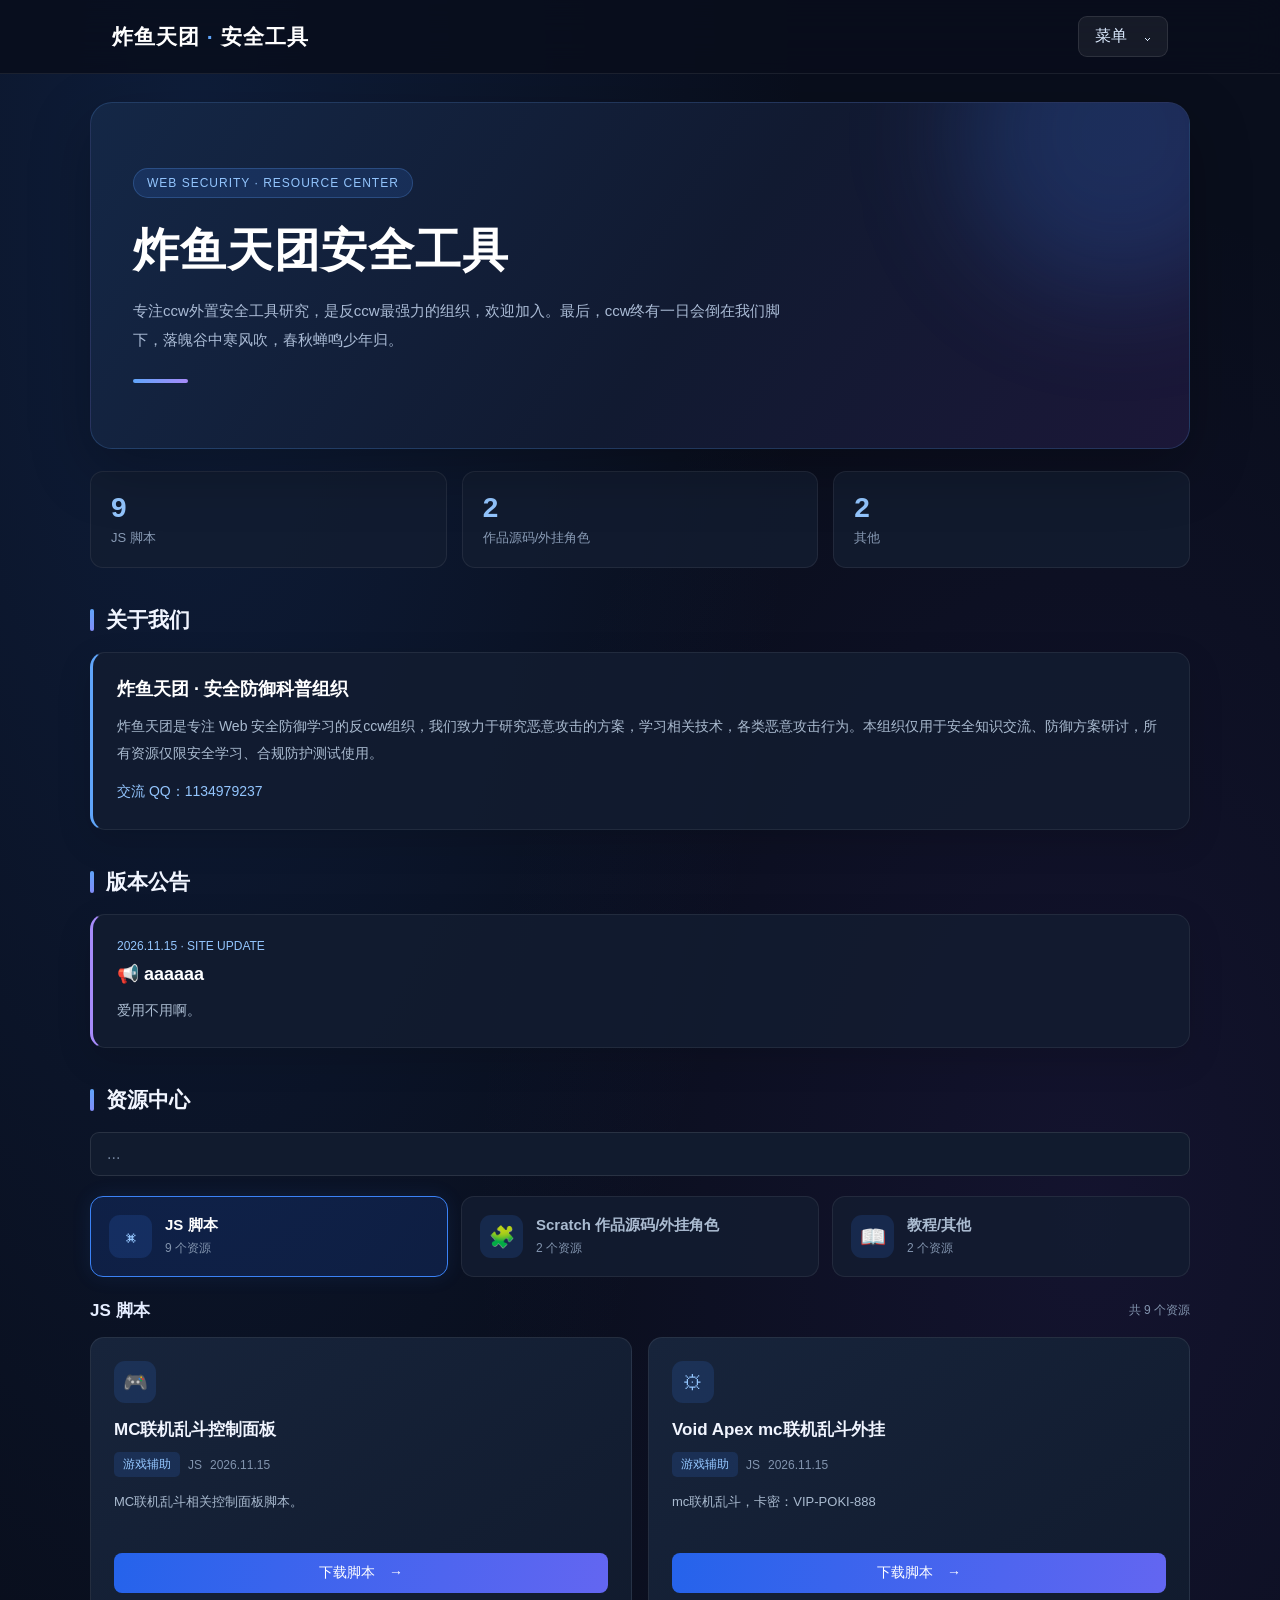
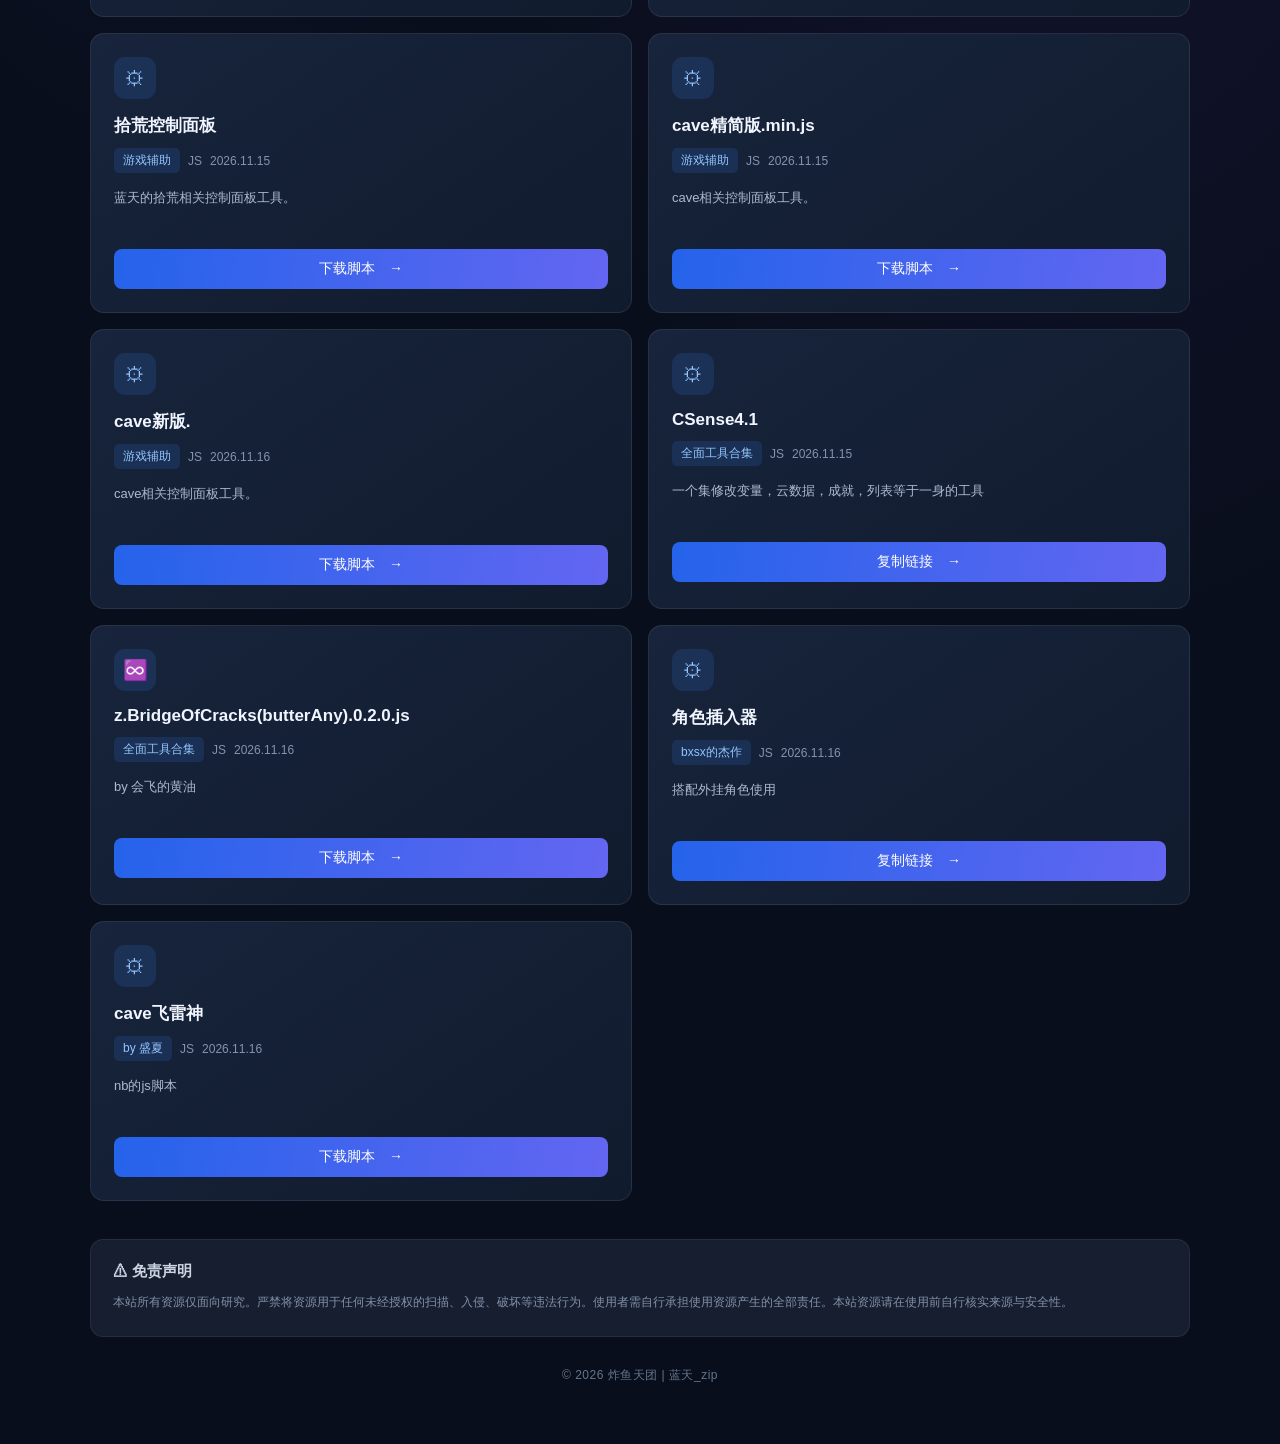
==== index.html @ a1e9afad "Update index.html" ====
<!DOCTYPE html>
<html lang="zh-CN">
<head>
<meta charset="UTF-8">
<meta name="viewport" content="width=device-width, initial-scale=1.0">
<meta name="theme-color" content="#090e1c">
<title>炸鱼天团 | 安全工具资源站</title>
<style>
* {
    margin: 0;
    padding: 0;
    box-sizing: border-box;
    font-family: "Microsoft Yahei", sans-serif;
}

html {
    scroll-behavior: smooth;
}

body {
    min-height: 100vh;
    padding-top: 72px;
    color: #e5eaf5;
    background:
        radial-gradient(ellipse at 15% 5%, rgba(35,91,180,.2), transparent 40%),
        radial-gradient(ellipse at 85% 40%, rgba(91,55,170,.13), transparent 40%),
        #090e1c;
}

button, input {
    font: inherit;
}

a {
    color: inherit;
    text-decoration: none;
}

nav {
    position: fixed;
    top: 0;
    left: 0;
    width: 100%;
    z-index: 999;
    background: rgba(9,14,28,.85);
    backdrop-filter: blur(18px);
    border-bottom: 1px solid rgba(255,255,255,.08);
}

.nav-wrap {
    max-width: 1100px;
    margin: auto;
    padding: 16px 22px;
    display: flex;
    justify-content: space-between;
    align-items: center;
}

.nav-logo {
    color: #fff;
    font-size: 21px;
    font-weight: bold;
    letter-spacing: 1px;
}

.nav-logo span {
    color: #60a5fa;
}

.dropdown {
    position: relative;
}

.dropbtn {
    background: rgba(255,255,255,.06);
    border: 1px solid rgba(255,255,255,.1);
    color: #dbeafe;
    padding: 9px 16px;
    border-radius: 9px;
    cursor: pointer;
    transition: .25s;
}

.dropbtn:hover {
    background: rgba(59,130,246,.2);
    border-color: #3b82f6;
}

.dropdown-content {
    position: absolute;
    right: 0;
    top: calc(100% + 12px);
    min-width: 155px;
    padding: 7px;
    border-radius: 12px;
    background: #131d32;
    border: 1px solid rgba(255,255,255,.1);
    opacity: 0;
    visibility: hidden;
    transform: translateY(-8px);
    transition: .25s;
    box-shadow: 0 12px 35px rgba(0,0,0,.4);
}

.dropdown:hover .dropdown-content,
.dropdown:focus-within .dropdown-content {
    opacity: 1;
    visibility: visible;
    transform: translateY(0);
}

.dropdown-content a {
    display: block;
    padding: 11px;
    color: #b8c6dc;
    font-size: 14px;
    border-radius: 7px;
}

.dropdown-content a:hover {
    color: white;
    background: rgba(59,130,246,.16);
}

.container {
    max-width: 1100px;
    width: 92%;
    margin: 30px auto;
}

.hero {
    position: relative;
    overflow: hidden;
    padding: 65px 42px;
    border-radius: 22px;
    border: 1px solid rgba(96,165,250,.2);
    background: linear-gradient(125deg,#142746,#111a31 55%,#1b1738);
    box-shadow: 0 20px 60px rgba(0,0,0,.25);
}

.hero::before {
    content: "";
    position: absolute;
    width: 320px;
    height: 320px;
    right: -90px;
    top: -130px;
    border-radius: 50%;
    background: rgba(59,130,246,.2);
    filter: blur(55px);
}

.hero-content {
    position: relative;
    z-index: 1;
}

.hero-tag {
    display: inline-block;
    padding: 7px 13px;
    border-radius: 20px;
    background: rgba(59,130,246,.15);
    border: 1px solid rgba(96,165,250,.25);
    color: #93c5fd;
    font-size: 12px;
    margin-bottom: 22px;
    letter-spacing: 1px;
}

.hero h1 {
    font-size: clamp(30px,5vw,46px);
    color: #fff;
    margin-bottom: 15px;
    letter-spacing: 1px;
}

.hero p {
    color: #aabbd5;
    font-size: 15px;
    line-height: 1.9;
    max-width: 650px;
}

.hero-line {
    width: 55px;
    height: 4px;
    background: linear-gradient(90deg,#60a5fa,#a78bfa);
    border-radius: 5px;
    margin-top: 25px;
}

.stats {
    display: grid;
    grid-template-columns: repeat(3,1fr);
    gap: 15px;
    margin-top: 22px;
}

.stat-card {
    padding: 20px;
    background: rgba(19,29,49,.8);
    border: 1px solid rgba(255,255,255,.07);
    border-radius: 13px;
    transition: .25s;
}

.stat-card:hover {
    transform: translateY(-3px);
    border-color: rgba(96,165,250,.4);
}

.stat-number {
    font-size: 28px;
    font-weight: bold;
    color: #93c5fd;
    margin-bottom: 5px;
}

.stat-label {
    font-size: 13px;
    color: #899bb5;
}

.section {
    margin-top: 38px;
}

.section-title {
    display: flex;
    align-items: center;
    gap: 12px;
    font-size: 21px;
    color: #f1f5ff;
    margin-bottom: 18px;
}

.section-title::before {
    content: "";
    width: 4px;
    height: 22px;
    border-radius: 5px;
    background: linear-gradient(#60a5fa,#818cf8);
}

.panel {
    padding: 24px;
    background: rgba(19,29,49,.8);
    border: 1px solid rgba(255,255,255,.07);
    border-radius: 15px;
    box-shadow: 0 12px 35px rgba(0,0,0,.13);
}

.panel h3 {
    color: #fff;
    font-size: 18px;
    margin-bottom: 12px;
}

.panel p {
    color: #aabbd0;
    font-size: 14px;
    line-height: 1.9;
}

.intro-box {
    border-left: 3px solid #60a5fa;
}

.qq-text {
    margin-top: 12px;
    color: #93c5fd !important;
}

.notice-board {
    border-left: 3px solid #a78bfa;
}

.notice-date {
    font-size: 12px;
    color: #93c5fd;
    margin-bottom: 10px;
}

.resource-top {
    display: flex;
    justify-content: space-between;
    align-items: center;
    gap: 15px;
    flex-wrap: wrap;
    margin-bottom: 20px;
}

.search-box {
    width: 100%;
    padding: 12px 16px;
    color: #e5eaf5;
    background: #111b2e;
    border: 1px solid rgba(255,255,255,.1);
    border-radius: 9px;
    outline: none;
    transition: .25s;
}

.search-box:focus {
    border-color: #60a5fa;
    box-shadow: 0 0 0 3px rgba(59,130,246,.12);
}

.search-box::placeholder {
    color: #71819a;
}

.category-tabs {
    display: grid;
    grid-template-columns: repeat(3,1fr);
    gap: 13px;
    margin-bottom: 22px;
}

.category-tab {
    display: flex;
    align-items: center;
    gap: 13px;
    padding: 18px;
    color: #aabbd0;
    background: rgba(19,29,49,.85);
    border: 1px solid rgba(255,255,255,.07);
    border-radius: 13px;
    cursor: pointer;
    transition: .25s;
    text-align: left;
}

.category-tab:hover {
    border-color: rgba(96,165,250,.4);
    transform: translateY(-2px);
}

.category-tab.active {
    color: #fff;
    background: rgba(37,99,235,.16);
    border-color: #3b82f6;
    box-shadow: 0 0 20px rgba(59,130,246,.1);
}

.category-icon {
    width: 43px;
    height: 43px;
    flex-shrink: 0;
    display: flex;
    align-items: center;
    justify-content: center;
    background: rgba(59,130,246,.15);
    color: #93c5fd;
    border-radius: 11px;
    font-size: 21px;
}

.category-name {
    font-size: 15px;
    font-weight: bold;
    margin-bottom: 5px;
}

.category-count {
    font-size: 12px;
    color: #8294ae;
}

.resource-heading {
    display: flex;
    justify-content: space-between;
    align-items: center;
    gap: 10px;
    margin-bottom: 15px;
}

.resource-heading h3 {
    color: #e5edff;
    font-size: 17px;
}

.resource-heading span {
    color: #8294ae;
    font-size: 12px;
}

.resource-grid {
    display: grid;
    grid-template-columns: repeat(2,minmax(0,1fr));
    gap: 16px;
}

.resource-card {
    position: relative;
    padding: 23px;
    background: linear-gradient(145deg,#17243b,#111b2e);
    border: 1px solid rgba(255,255,255,.08);
    border-radius: 14px;
    transition: .3s;
    animation: appear .3s ease;
}

.resource-card:hover {
    transform: translateY(-5px);
    border-color: rgba(96,165,250,.5);
    box-shadow: 0 15px 35px rgba(0,0,0,.25);
}

@keyframes appear {
    from {
        opacity: 0;
        transform: translateY(8px);
    }
    to {
        opacity: 1;
        transform: translateY(0);
    }
}

.resource-icon {
    width: 42px;
    height: 42px;
    display: flex;
    align-items: center;
    justify-content: center;
    border-radius: 11px;
    background: rgba(59,130,246,.15);
    color: #93c5fd;
    font-size: 20px;
    margin-bottom: 15px;
}

.resource-card h4 {
    color: #f1f5ff;
    font-size: 17px;
    margin-bottom: 11px;
}

.resource-meta {
    display: flex;
    flex-wrap: wrap;
    align-items: center;
    gap: 8px;
    margin-bottom: 13px;
    color: #8294ae;
    font-size: 12px;
}

.tag {
    padding: 4px 9px;
    color: #93c5fd;
    background: rgba(59,130,246,.15);
    border-radius: 5px;
}

.resource-card p {
    min-height: 45px;
    color: #aabbd0;
    font-size: 13px;
    line-height: 1.8;
}

.resource-btn {
    display: flex;
    justify-content: center;
    align-items: center;
    width: 100%;
    margin-top: 18px;
    padding: 11px;
    border: 0;
    border-radius: 8px;
    background: linear-gradient(100deg,#2563eb,#6366f1);
    color: #fff;
    font-family: inherit;
    font-size: 14px;
    cursor: pointer;
    transition: .25s;
}

.resource-btn:hover {
    filter: brightness(1.2);
    box-shadow: 0 5px 20px rgba(59,130,246,.3);
}

.empty {
    grid-column: 1/-1;
    padding: 45px 15px;
    text-align: center;
    color: #8294ae;
    background: rgba(19,29,49,.5);
    border: 1px dashed rgba(255,255,255,.12);
    border-radius: 13px;
    font-size: 14px;
}

.disclaimer {
    margin-top: 38px;
    padding: 22px;
    background: rgba(30,41,59,.65);
    border: 1px solid rgba(255,255,255,.07);
    border-radius: 13px;
}

.disclaimer h4 {
    color: #cbd5e1;
    font-size: 15px;
    margin-bottom: 10px;
}

.disclaimer p {
    color: #8191a9;
    font-size: 12px;
    line-height: 1.9;
}

.footer {
    text-align: center;
    padding: 30px 10px;
    color: #64748b;
    font-size: 12px;
    letter-spacing: .5px;
}

#intro, #announce, #tools {
    scroll-margin-top: 95px;
}

@media(max-width:750px) {
    .container {
        width: 94%;
    }

    .hero {
        padding: 45px 25px;
    }

    .category-tabs {
        grid-template-columns: 1fr;
        gap: 9px;
    }

    .category-tab {
        padding: 13px;
    }

    .resource-grid {
        grid-template-columns: 1fr;
    }

    .panel {
        padding: 20px;
    }
}

@media(max-width:450px) {
    .nav-wrap {
        padding: 14px;
    }

    .nav-logo {
        font-size: 17px;
    }

    .stats {
        gap: 8px;
    }

    .stat-card {
        padding: 13px 9px;
    }

    .stat-number {
        font-size: 22px;
    }

    .stat-label {
        font-size: 11px;
    }

    .panel {
        padding: 19px;
    }
}
</style>
</head>

<body>

<nav>
    <div class="nav-wrap">
        <div class="nav-logo">炸鱼天团 <span>·</span> 安全工具</div>
        <div class="dropdown">
            <button class="dropbtn">菜单　⌄</button>
            <div class="dropdown-content">
                <a href="#intro">关于我们</a>
                <a href="#announce">版本公告</a>
                <a href="#tools">资源中心</a>
            </div>
        </div>
    </div>
</nav>

<main class="container">

    <header class="hero">
        <div class="hero-content">
            <div class="hero-tag">WEB SECURITY · RESOURCE CENTER</div>
            <h1>炸鱼天团安全工具</h1>
            <p>专注ccw外置安全工具研究，是反ccw最强力的组织，欢迎加入。最后，ccw终有一日会倒在我们脚下，落魄谷中寒风吹，春秋蝉鸣少年归。</p>
            <div class="hero-line"></div>
        </div>
    </header>

    <section class="stats">
        <div class="stat-card">
            <div class="stat-number" id="jsCount">0</div>
            <div class="stat-label">JS 脚本</div>
        </div>
        <div class="stat-card">
            <div class="stat-number" id="scratchCount">0</div>
            <div class="stat-label">作品源码/外挂角色</div>
        </div>
        <div class="stat-card">
            <div class="stat-number" id="tutorialCount">0</div>
            <div class="stat-label">其他</div>
        </div>
    </section>

    <section id="intro" class="section">
        <h2 class="section-title">关于我们</h2>
        <div class="panel intro-box">
            <h3>炸鱼天团 · 安全防御科普组织</h3>
            <p>炸鱼天团是专注 Web 安全防御学习的反ccw组织，我们致力于研究恶意攻击的方案，学习相关技术，各类恶意攻击行为。本组织仅用于安全知识交流、防御方案研讨，所有资源仅限安全学习、合规防护测试使用。</p>
            <p class="qq-text">交流 QQ：1134979237</p>
        </div>
    </section>

    <section id="announce" class="section">
        <h2 class="section-title">版本公告</h2>
        <div class="panel notice-board">
            <div class="notice-date">2026.11.15 · SITE UPDATE</div>
            <h3>📢 aaaaaa</h3>
            <p>爱用不用啊。</p>
        </div>
    </section>

    <section id="tools" class="section">
        <h2 class="section-title">资源中心</h2>

        <div class="resource-top">
            <input
                id="searchInput"
                class="search-box"
                type="search"
                placeholder="..."
                autocomplete="off"
            >
        </div>

        <div class="category-tabs">

            <button class="category-tab active" data-category="js">
                <div class="category-icon">⌘</div>
                <div>
                    <div class="category-name">JS 脚本</div>
                    <div class="category-count" id="jsTabCount">0 个资源</div>
                </div>
            </button>

            <button class="category-tab" data-category="scratch">
                <div class="category-icon">🧩</div>
                <div>
                    <div class="category-name">Scratch 作品源码/外挂角色</div>
                    <div class="category-count" id="scratchTabCount">0 个资源</div>
                </div>
            </button>

            <button class="category-tab" data-category="tutorial">
                <div class="category-icon">📖</div>
                <div>
                    <div class="category-name">教程/其他</div>
                    <div class="category-count" id="tutorialTabCount">0 个资源</div>
                </div>
            </button>

        </div>

        <div class="resource-heading">
            <h3 id="currentCategory">JS 脚本</h3>
            <span id="resultCount">共 0 个资源</span>
        </div>

        <div class="resource-grid" id="resourceGrid"></div>
    </section>

    <section class="disclaimer">
        <h4>⚠ 免责声明</h4>
        <p>本站所有资源仅面向研究。严禁将资源用于任何未经授权的扫描、入侵、破坏等违法行为。使用者需自行承担使用资源产生的全部责任。本站资源请在使用前自行核实来源与安全性。</p>
    </section>

    <footer class="footer">
        © 2026 炸鱼天团 | 蓝天_zip
    </footer>

</main>

<script>

const categoryNames = {
    js: "JS 脚本",
    scratch: "作品源码/外挂角色",
    tutorial: "其他"
};

const resources = [
//tools/Void Apex mc联机乱斗外挂.js
//
    {
        category: "js",
        name: "MC联机乱斗控制面板",
        version: "JS",
        type: "游戏辅助",
        date: "2026.11.15",
        description: "MC联机乱斗相关控制面板脚本。",
        icon: "🎮",
        url: "/zytt_savety_tools/tools/mc联机乱斗控制面板.js",
        action: "下载脚本"
    },

    {
        category: "js",
        name: "Void Apex mc联机乱斗外挂",
        version: "JS",
        type: "游戏辅助",
        date: "2026.11.15",
        description: "mc联机乱斗，卡密：VIP-POKI-888",
        icon: "⚙",
        url: "/zytt_savety_tools/tools/Void Apex mc联机乱斗外挂.js",
        action: "下载脚本"
    },

    {
        category: "js",
        name: "拾荒控制面板",
        version: "JS",
        type: "游戏辅助",
        date: "2026.11.15",
        description: "蓝天的拾荒相关控制面板工具。",
        icon: "⚙",
        url: "/zytt_savety_tools/tools/zytt拾荒者.js",
        action: "下载脚本"
    },

    {
        category: "js",
        name: "cave精简版.min.js",
        version: "JS",
        type: "游戏辅助",
        date: "2026.11.15",
        description: "cave相关控制面板工具。",
        icon: "⚙",
        url: "/zytt_savety_tools/tools/cave精简版.min.js",
        action: "下载脚本"
    },

    {
        category: "js",
        name: "cave新版.",
        version: "JS",
        type: "游戏辅助",
        date: "2026.11.16",
        description: "cave相关控制面板工具。",
        icon: "⚙",
        url: "/zytt_savety_tools/tools/cave新版.js",
        action: "下载脚本"
    },

    {
        category: "js",
        name: "CSense4.1",
        version: "JS",
        type: "全面工具合集",
        date: "2026.11.15",
        description: "一个集修改变量，云数据，成就，列表等于一身的工具",
        icon: "⚙",
        url: "https://ccwtools.dpdns.org/User-Script/files/CSense%E9%98%B2%E6%A3%80%E6%B5%8B4.1.user.js",
        action: "复制链接",
        copyLink: true
    },

    {
        category: "js",
        name: "z.BridgeOfCracks(butterAny).0.2.0.js",
        version: "JS",
        type: "全面工具合集",
        date: "2026.11.16",
        description: "by 会飞的黄油",
        icon: "♾️",
        url: "/zytt_savety_tools/tools/z.BridgeOfCracks(butterAny).0.2.0.js",
        action: "下载脚本"
    },

    {
        category: "js",
        name: "角色插入器",
        version: "JS",
        type: "bxsx的杰作",
        date: "2026.11.16",
        description: "搭配外挂角色使用",
        icon: "⚙",
        url: "https://ccwtools.dpdns.org/User-Script/files/%E8%A7%92%E8%89%B2%E6%8F%92%E5%85%A5%E5%99%A8.min.user.js",
        action: "复制链接",
        copyLink: true
    },

    {
        category: "js",
        name: "cave飞雷神",
        version: "JS",
        type: "by 盛夏",
        date: "2026.11.16",
        description: "nb的js脚本",
        icon: "⚙",
        url: "/zytt_savety_tools/tools/cave飞雷神.user.js",
        action: "下载脚本"
    },
//scratch源码
    {
        category: "scratch",
        name: "Cave.io V1.7.114723",
        version: "V1.7.114723",
        type: "Scratch 作品",
        date: "2026.11.15",
        description: "Cave.io 对应的 SB3 项目源码。",
        icon: "🧩",
        url: "/zytt_savety_tools/tools/cave.io V1.7.114723 破解版.sb3",
        action: "下载源码"
    },

    {
        category: "scratch",
        name: "拾荒者审计工具",
        version: "V???",
        type: "Scratch 作品",
        date: "2026.11.16",
        description: "by ycy 请搭配角色插入器使用",
        icon: "😊",
        url: "/zytt_savety_tools/tools/拾荒者外挂系统（ycy） (1).sprite3",
        action: "下载资源"
    },

//其它 
    {
        category: "tutorial",
        name: "暴力猴下载教程",
        version: "HTML",
        type: "使用教程",
        date: "2026.11.15",
        description: "暴力猴浏览器扩展的下载及安装教程。",
        icon: "📖",
        url: "/zytt_savety_tools/tools/暴力猴下载教程.html",
        action: "阅读教程"
    },
    
    {
        category: "tutorial",
        name: "通缉令",
        version: "HTML",
        type: "敌对势力榜单",
        date: "2026.11.16",
        description: "曾经那些惹过我们的，我会让你们付出代价",
        icon: "📖",
        url: "/zytt_savety_tools/black.html",
        action: "阅读教程"
    }

];

const categoryTabs = document.querySelectorAll(".category-tab");
const resourceGrid = document.getElementById("resourceGrid");
const searchInput = document.getElementById("searchInput");
const currentCategory = document.getElementById("currentCategory");
const resultCount = document.getElementById("resultCount");

let activeCategory = "js";

function escapeHTML(value) {
    return String(value).replace(/[&<>"']/g, char => ({
        "&": "&amp;",
        "<": "&lt;",
        ">": "&gt;",
        '"': "&quot;",
        "'": "&#39;"
    })[char]);
}

function updateStats() {

    const counts = {
        js: resources.filter(item => item.category === "js").length,
        scratch: resources.filter(item => item.category === "scratch").length,
        tutorial: resources.filter(item => item.category === "tutorial").length
    };

    document.getElementById("jsCount").textContent = counts.js;
    document.getElementById("scratchCount").textContent = counts.scratch;
    document.getElementById("tutorialCount").textContent = counts.tutorial;

    document.getElementById("jsTabCount").textContent = counts.js + " 个资源";
    document.getElementById("scratchTabCount").textContent = counts.scratch + " 个资源";
    document.getElementById("tutorialTabCount").textContent = counts.tutorial + " 个资源";
}

function renderResources() {

    const keyword = searchInput.value.trim().toLowerCase();

    const filtered = resources.filter(item => {

        const matchesCategory = item.category === activeCategory;

        const content = [
            item.name,
            item.version,
            item.type,
            item.description
        ].join(" ").toLowerCase();

        return matchesCategory && content.includes(keyword);

    });

    currentCategory.textContent = categoryNames[activeCategory];
    resultCount.textContent = "共 " + filtered.length + " 个资源";

    if (filtered.length === 0) {

        resourceGrid.innerHTML = `
            <div class="empty">
                没有找到相关资源，试试其他关键词吧。
            </div>
        `;

        return;
    }

    resourceGrid.innerHTML = filtered.map(item => {

        const isTutorial = item.category === "tutorial";

        return `
            <article class="resource-card">

                <div class="resource-icon">
                    ${escapeHTML(item.icon)}
                </div>

                <h4>${escapeHTML(item.name)}</h4>

                <div class="resource-meta">
                    <span class="tag">
                        ${escapeHTML(item.type)}
                    </span>

                    <span>
                        ${escapeHTML(item.version)}
                    </span>

                    <span>
                        ${escapeHTML(item.date)}
                    </span>
                </div>

                <p>
                    ${escapeHTML(item.description)}
                </p>

                ${
                    item.copyLink
                    ? `<button class="resource-btn" type="button" data-copy-url="${escapeHTML(item.url)}">${escapeHTML(item.action)}　→</button>`
                    : `<a class="resource-btn" href="${escapeHTML(item.url)}" ${isTutorial ? "" : "download"}>${escapeHTML(item.action)}　→</a>`
                }

            </article>
        `;

    }).join("");

}

categoryTabs.forEach(tab => {

    tab.addEventListener("click", () => {

        activeCategory = tab.dataset.category;

        categoryTabs.forEach(item => {
            item.classList.toggle("active", item === tab);
        });

        renderResources();

    });

});

searchInput.addEventListener("input", renderResources);

resourceGrid.addEventListener("click", async event => {

    const button = event.target.closest("[data-copy-url]");

    if (!button) return;

    const url = button.dataset.copyUrl;

    try {
        await navigator.clipboard.writeText(url);
    } catch {
        const input = document.createElement("textarea");
        input.value = url;
        document.body.appendChild(input);
        input.select();
        document.execCommand("copy");
        input.remove();
    }

    button.textContent = "已复制　✓";

    setTimeout(() => {
        button.textContent = "复制链接　→";
    }, 1600);

});

updateStats();
renderResources();

</script>

</body>
</html>
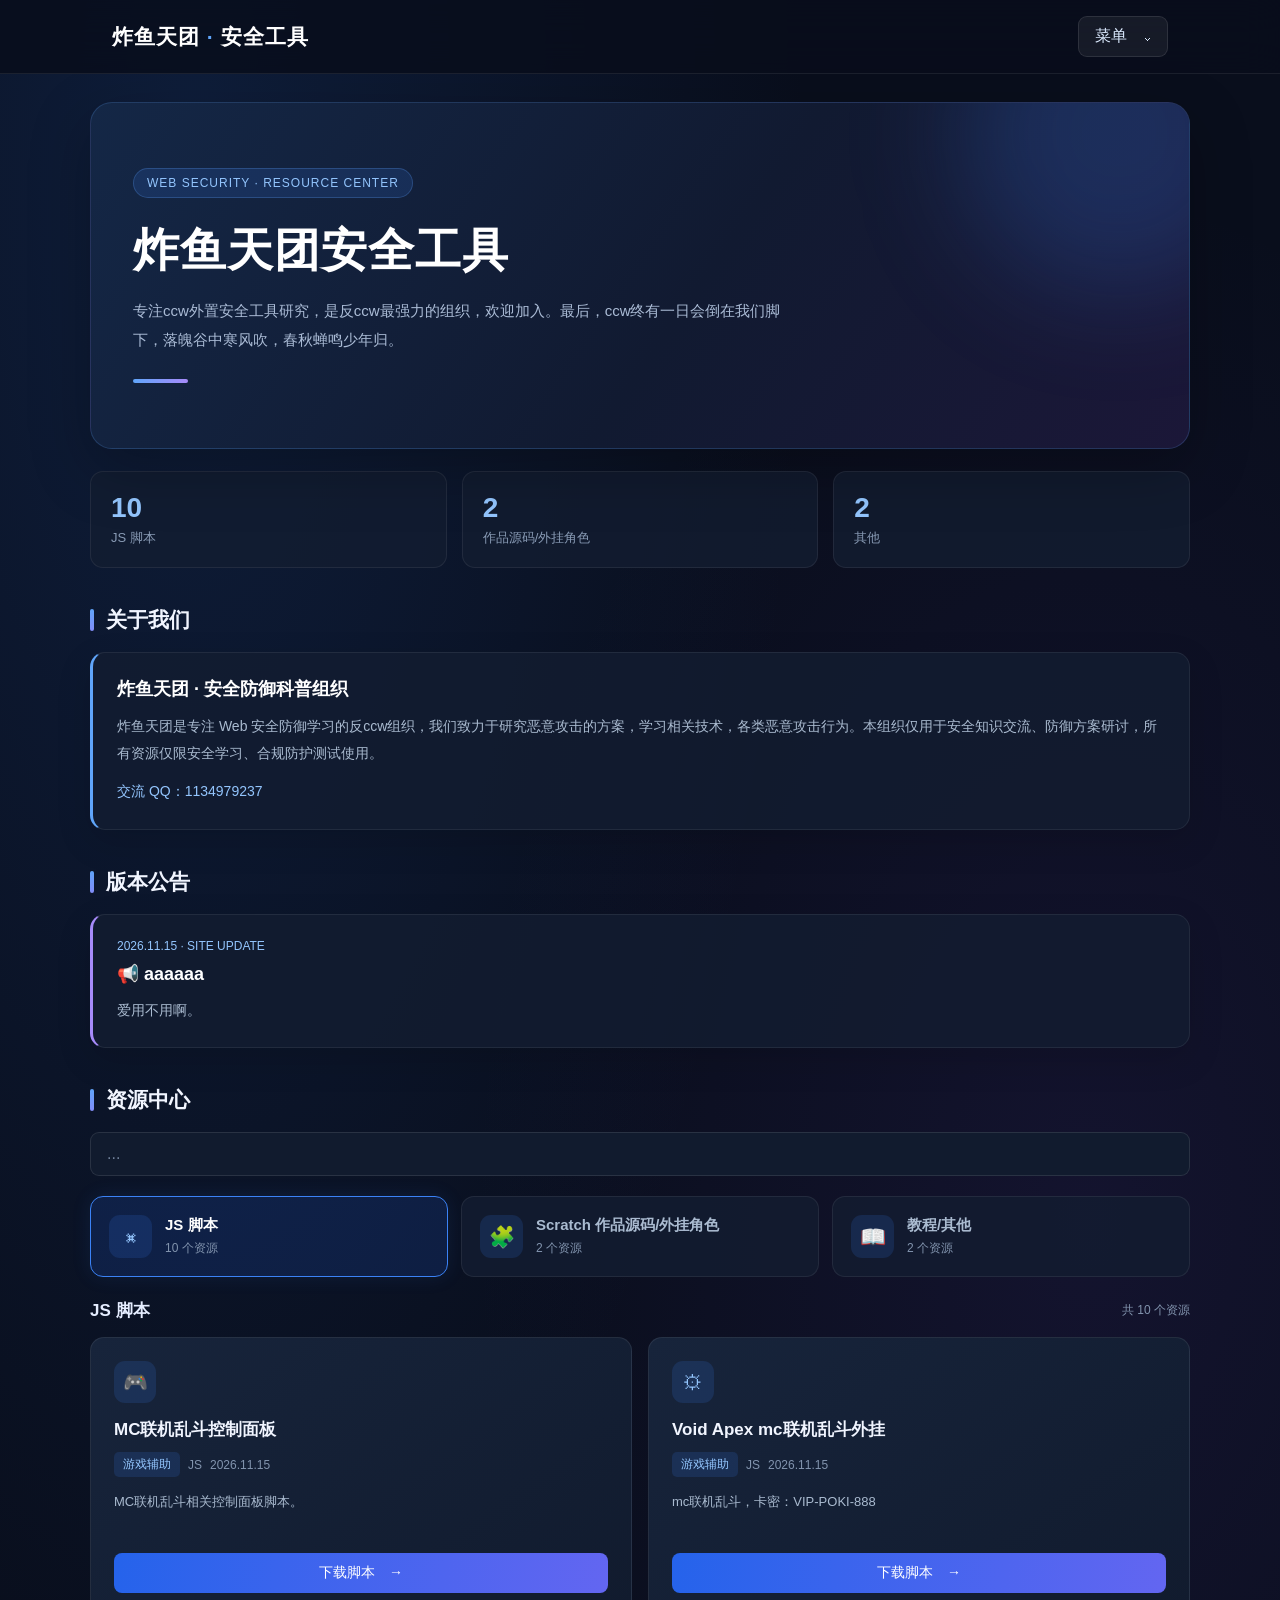
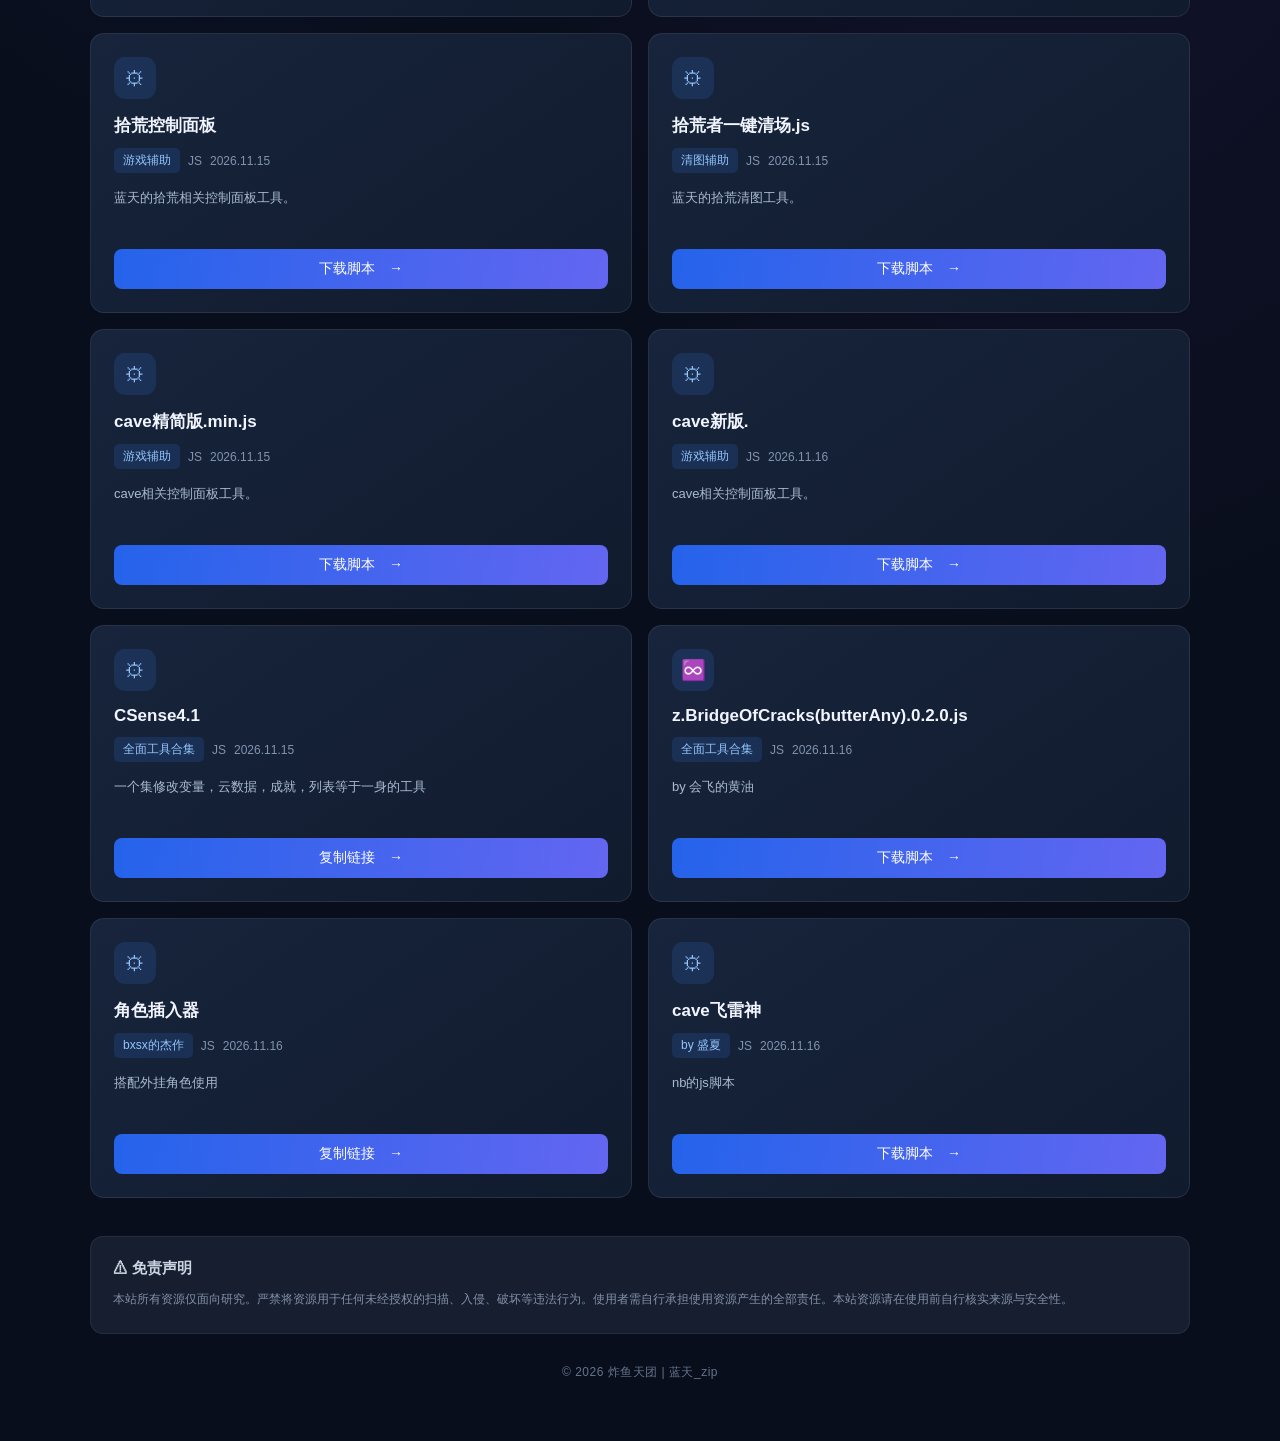
==== commit 305abd43: "Add '拾荒者一键清场.js' to resources Added new script entry for '拾荒者一键清场.js' with details." ====
--- a/index.html
+++ b/index.html
@@ -716,7 +716,7 @@
 
 const resources = [
 //tools/Void Apex mc联机乱斗外挂.js
-//
+//tools/拾荒者一键清场.js
     {
         category: "js",
         name: "MC联机乱斗控制面板",
@@ -747,9 +747,21 @@
         version: "JS",
         type: "游戏辅助",
         date: "2026.11.15",
-        description: "蓝天的拾荒相关控制面板工具。",
+        description: "蓝天的拾荒相关控制面板工具。",//SHZ-2026-VIP-7K9M
         icon: "⚙",
         url: "/zytt_savety_tools/tools/zytt拾荒者.js",
+        action: "下载脚本"
+    },
+
+    {
+        category: "js",
+        name: "拾荒者一键清场.js",
+        version: "JS",
+        type: "清图辅助",
+        date: "2026.11.15",
+        description: "蓝天的拾荒清图工具。",
+        icon: "⚙",
+        url: "/zytt_savety_tools/tools/拾荒者一键清场.js",
         action: "下载脚本"
     },
 
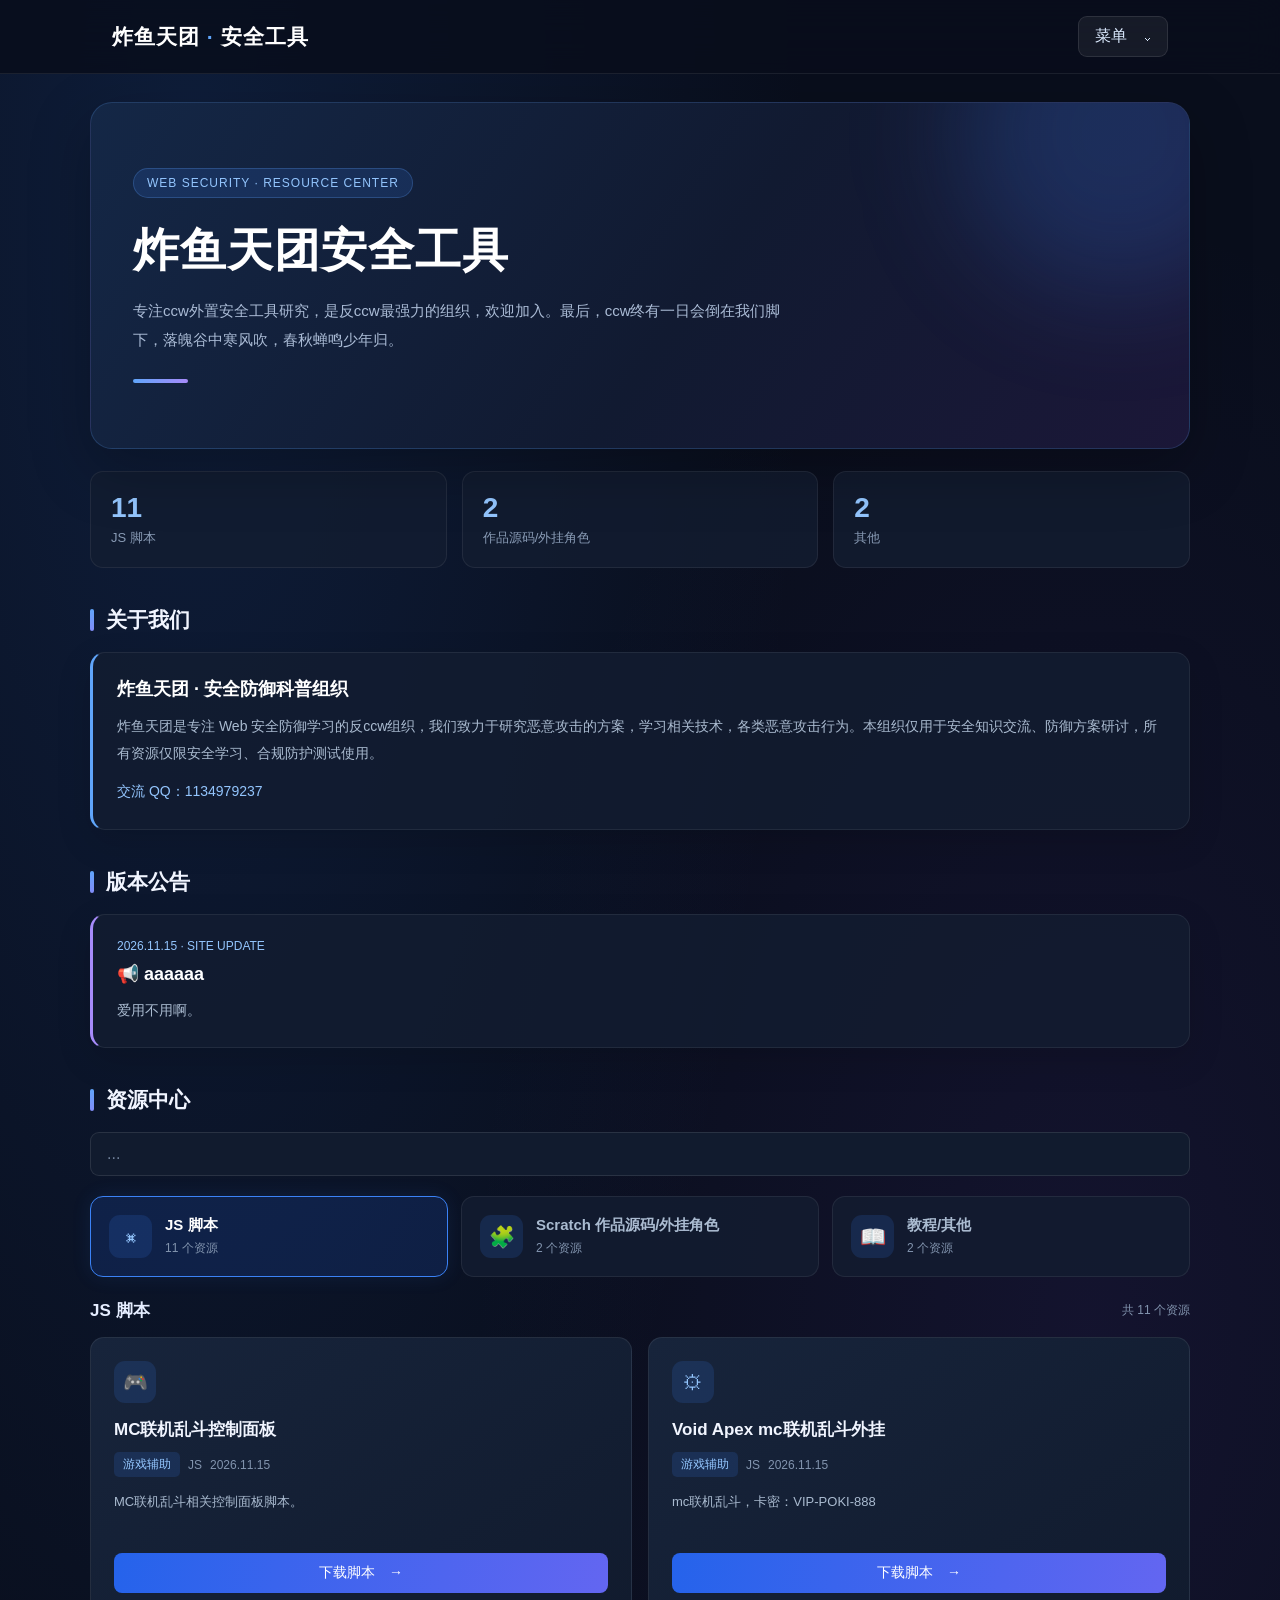
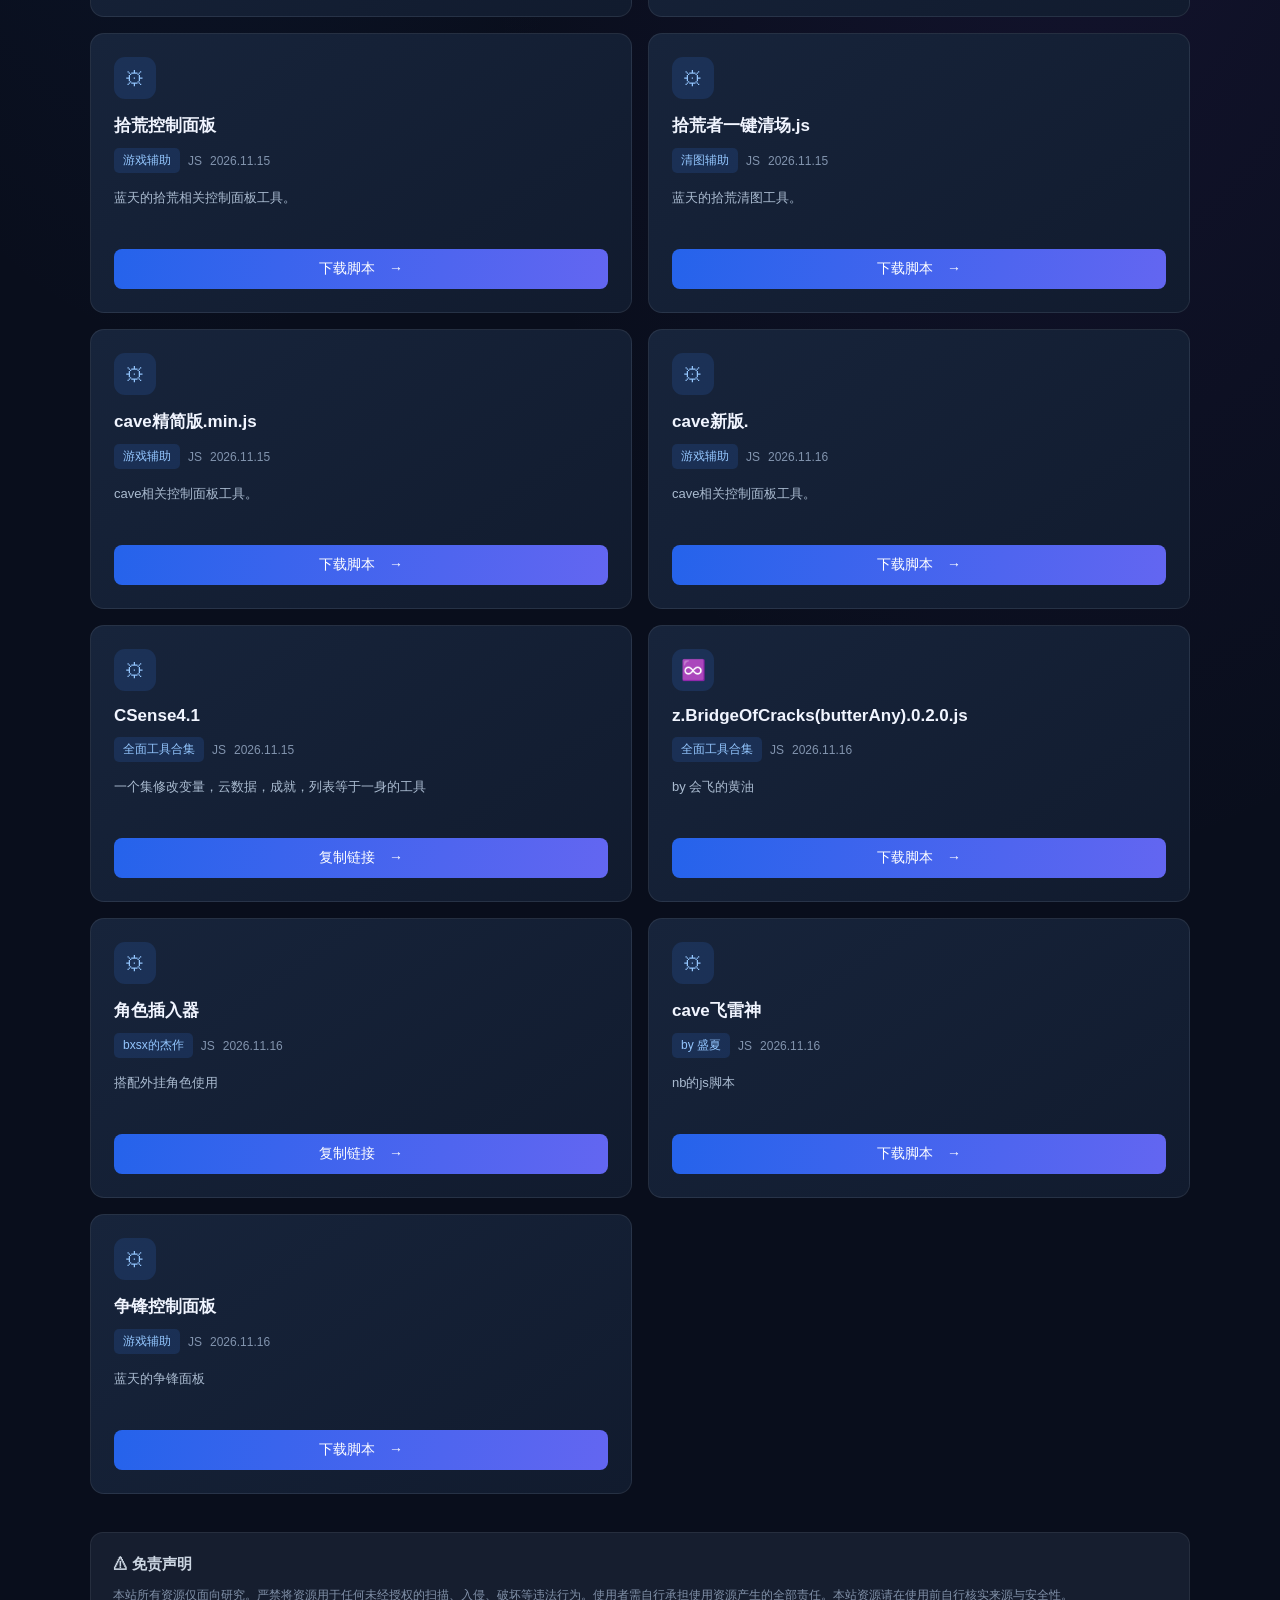
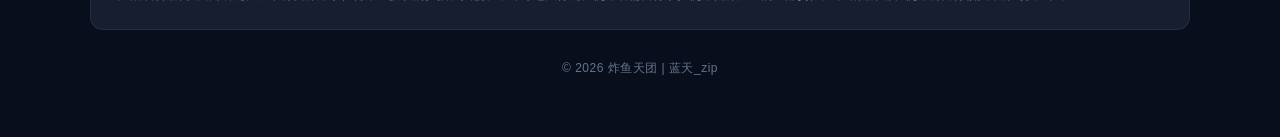
==== commit 295e1bb1: "Update index.html" ====
--- a/index.html
+++ b/index.html
@@ -838,6 +838,17 @@
         url: "/zytt_savety_tools/tools/cave飞雷神.user.js",
         action: "下载脚本"
     },
+    {
+        category: "js",
+        name: "争锋控制面板",
+        version: "JS",
+        type: "游戏辅助",
+        date: "2026.11.16",
+        description: "蓝天的争锋面板",
+        icon: "⚙",
+        url: "/zytt_savety_tools/tools/zfxd.js",
+        action: "下载脚本"
+    },
 //scratch源码
     {
         category: "scratch",
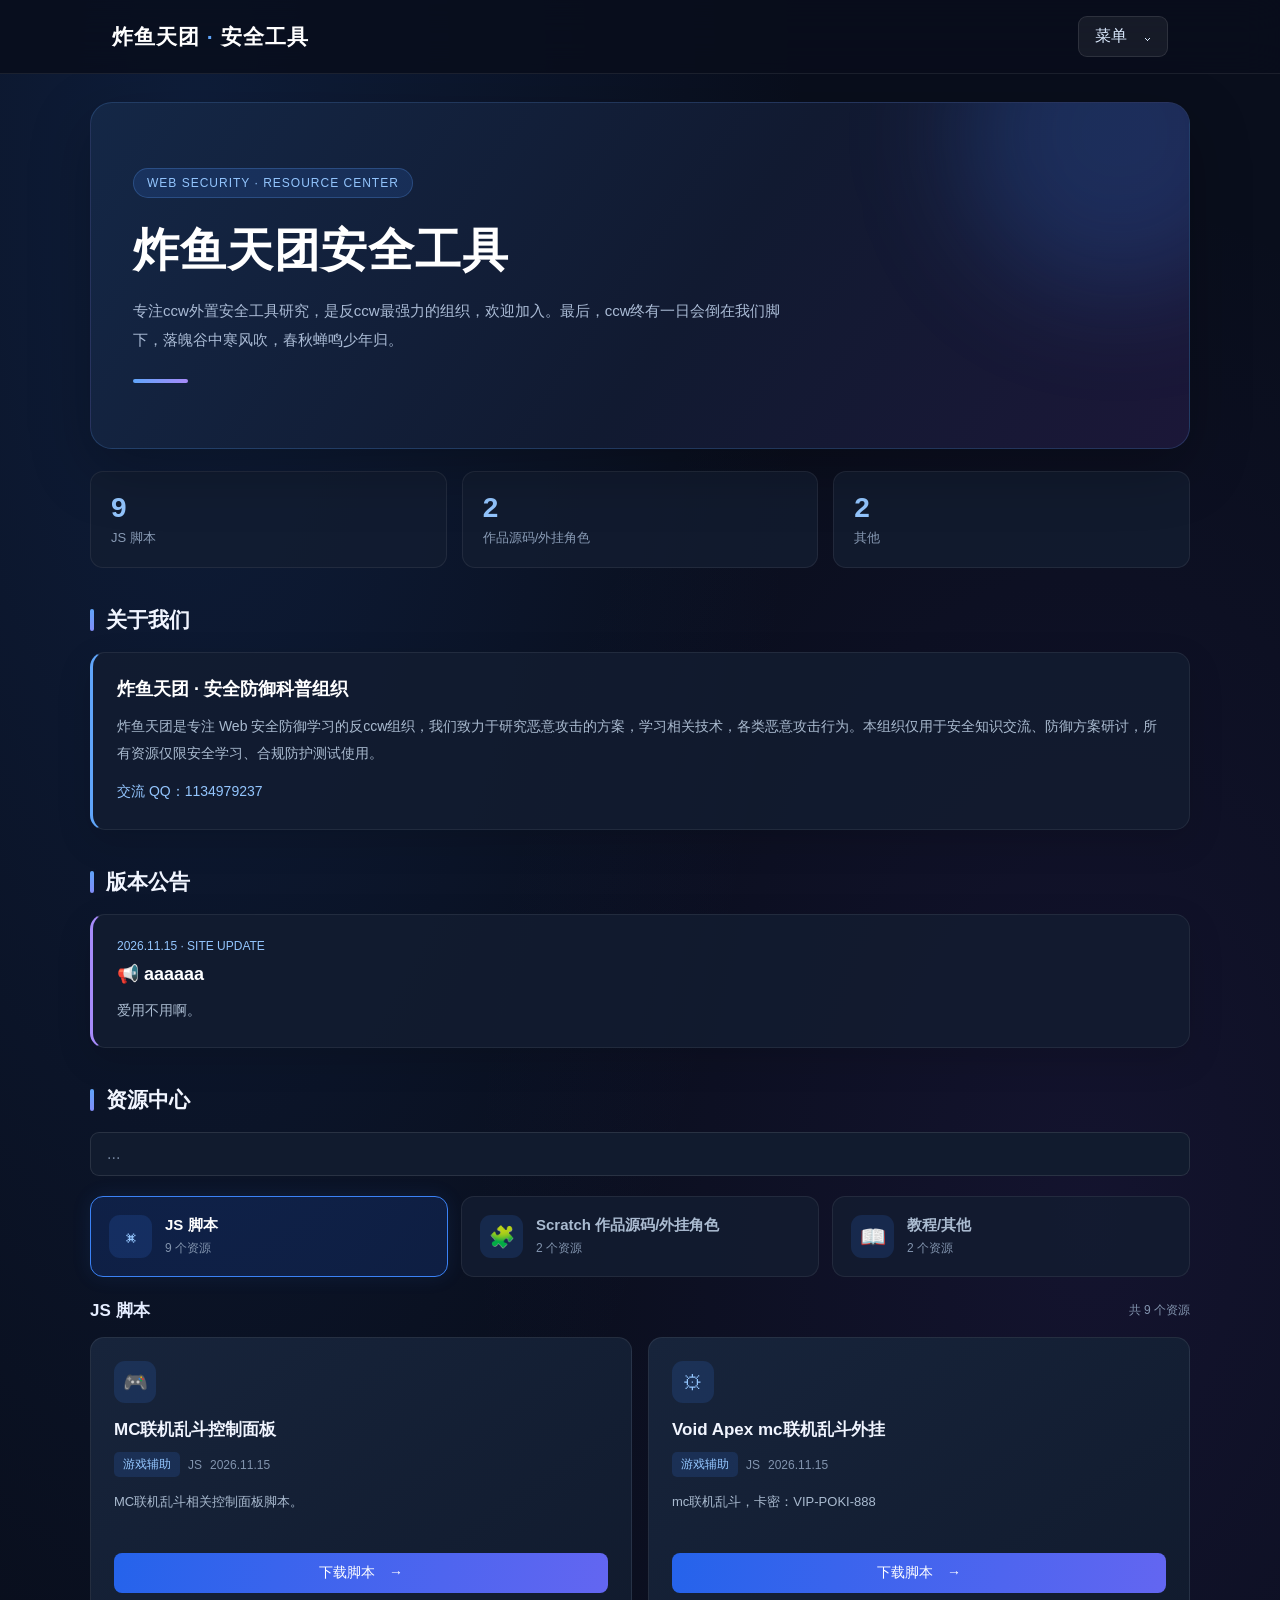
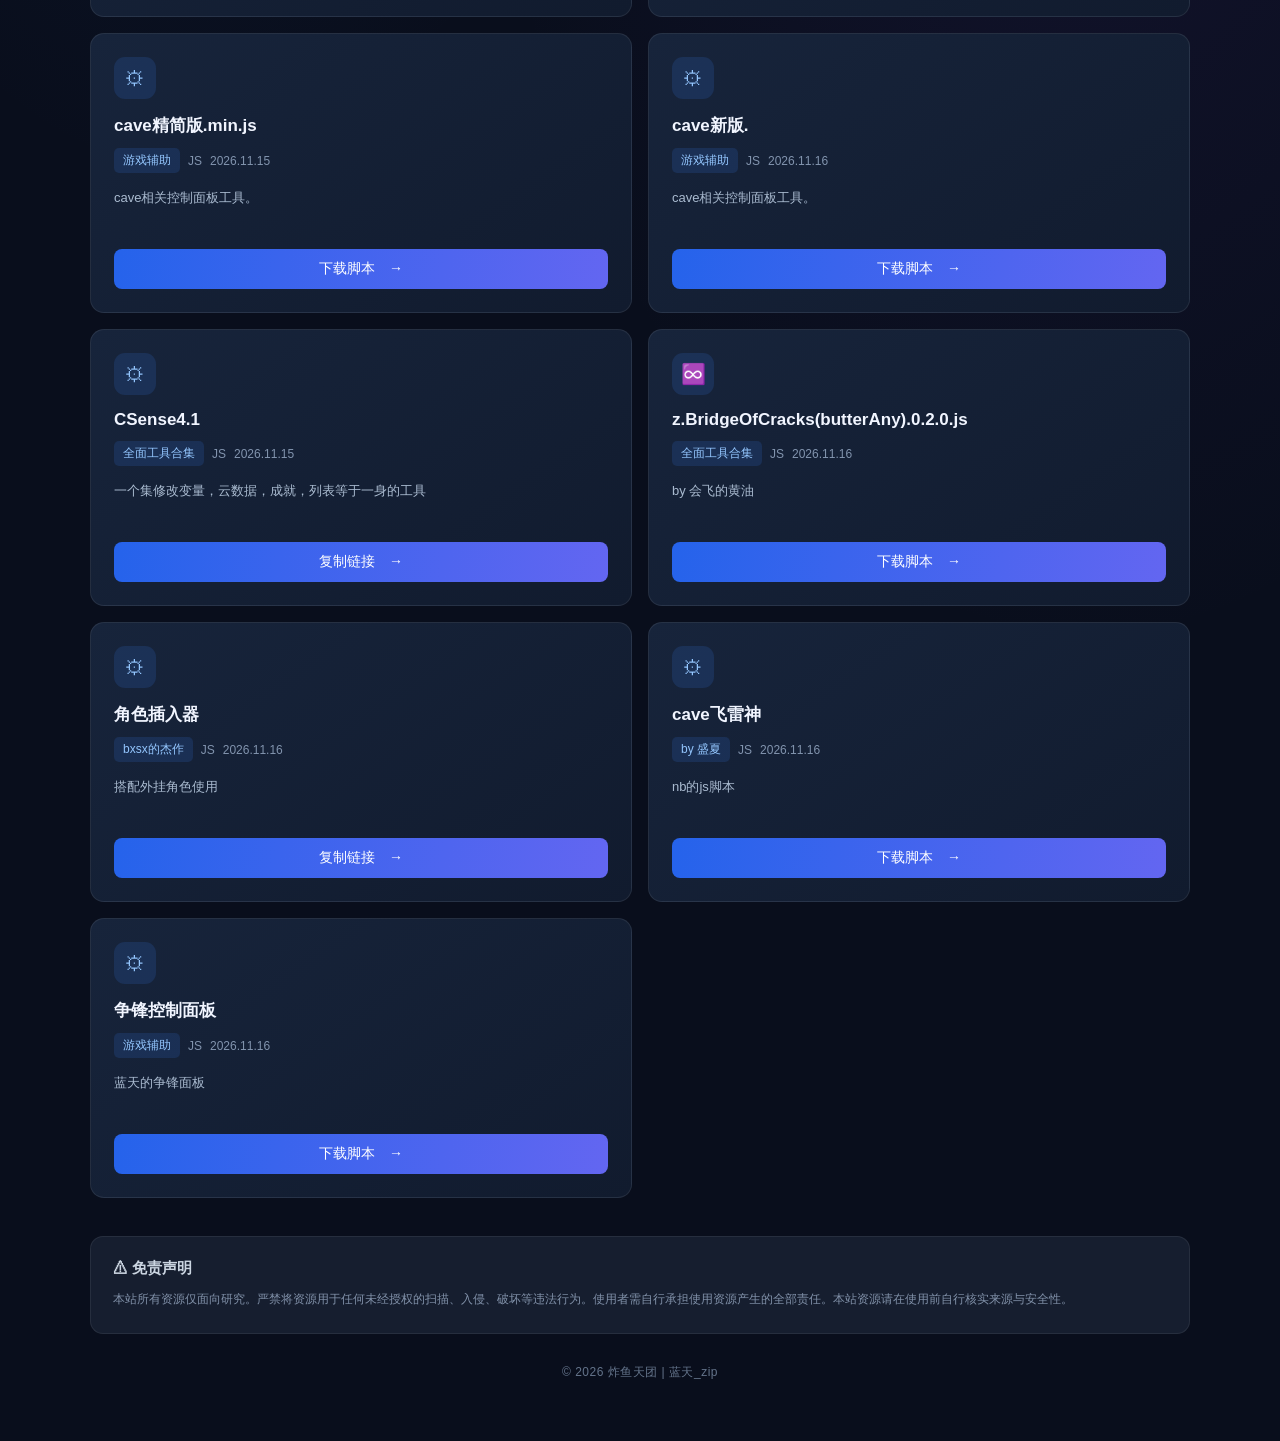
==== commit ae9c6368: "Update index.html" ====
--- a/index.html
+++ b/index.html
@@ -743,30 +743,6 @@
 
     {
         category: "js",
-        name: "拾荒控制面板",
-        version: "JS",
-        type: "游戏辅助",
-        date: "2026.11.15",
-        description: "蓝天的拾荒相关控制面板工具。",//SHZ-2026-VIP-7K9M
-        icon: "⚙",
-        url: "/zytt_savety_tools/tools/zytt拾荒者.js",
-        action: "下载脚本"
-    },
-
-    {
-        category: "js",
-        name: "拾荒者一键清场.js",
-        version: "JS",
-        type: "清图辅助",
-        date: "2026.11.15",
-        description: "蓝天的拾荒清图工具。",
-        icon: "⚙",
-        url: "/zytt_savety_tools/tools/拾荒者一键清场.js",
-        action: "下载脚本"
-    },
-
-    {
-        category: "js",
         name: "cave精简版.min.js",
         version: "JS",
         type: "游戏辅助",
@@ -864,7 +840,7 @@
 
     {
         category: "scratch",
-        name: "拾荒者审计工具",
+        name: "审计工具",
         version: "V???",
         type: "Scratch 作品",
         date: "2026.11.16",
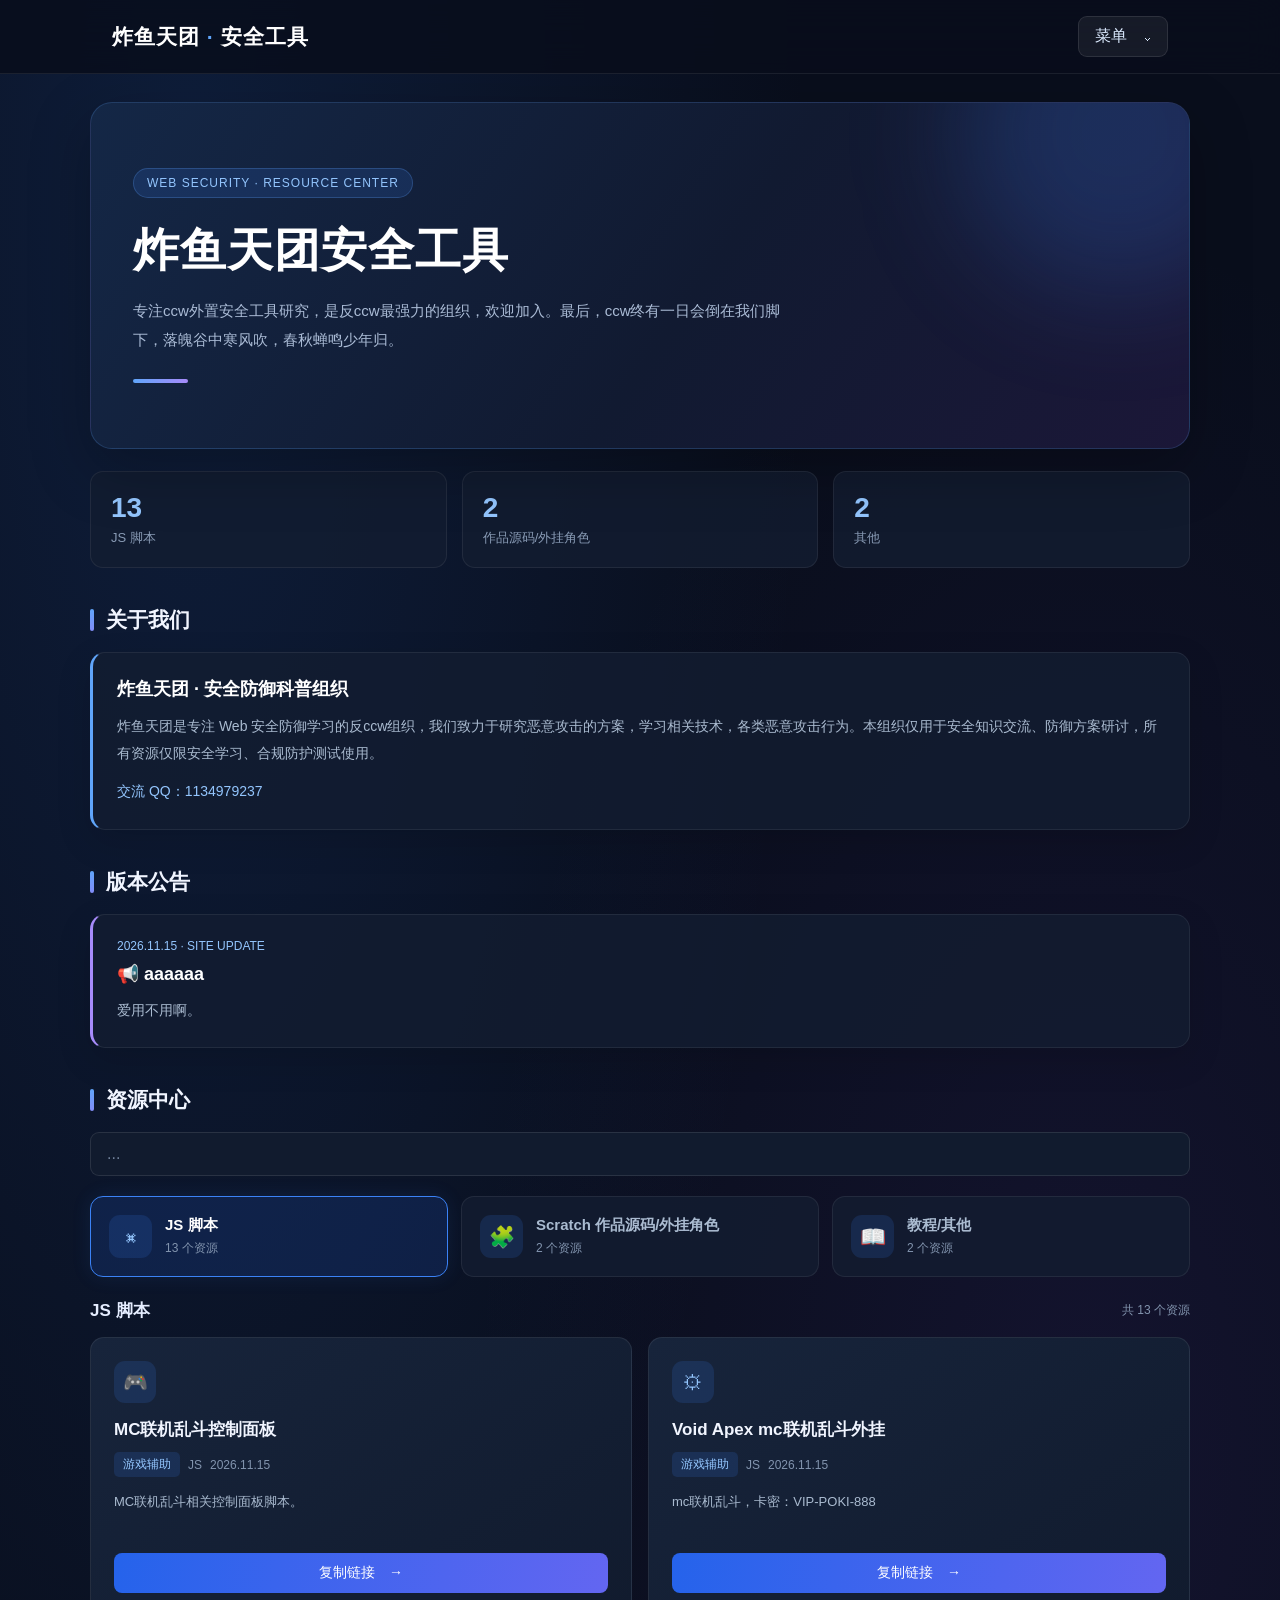
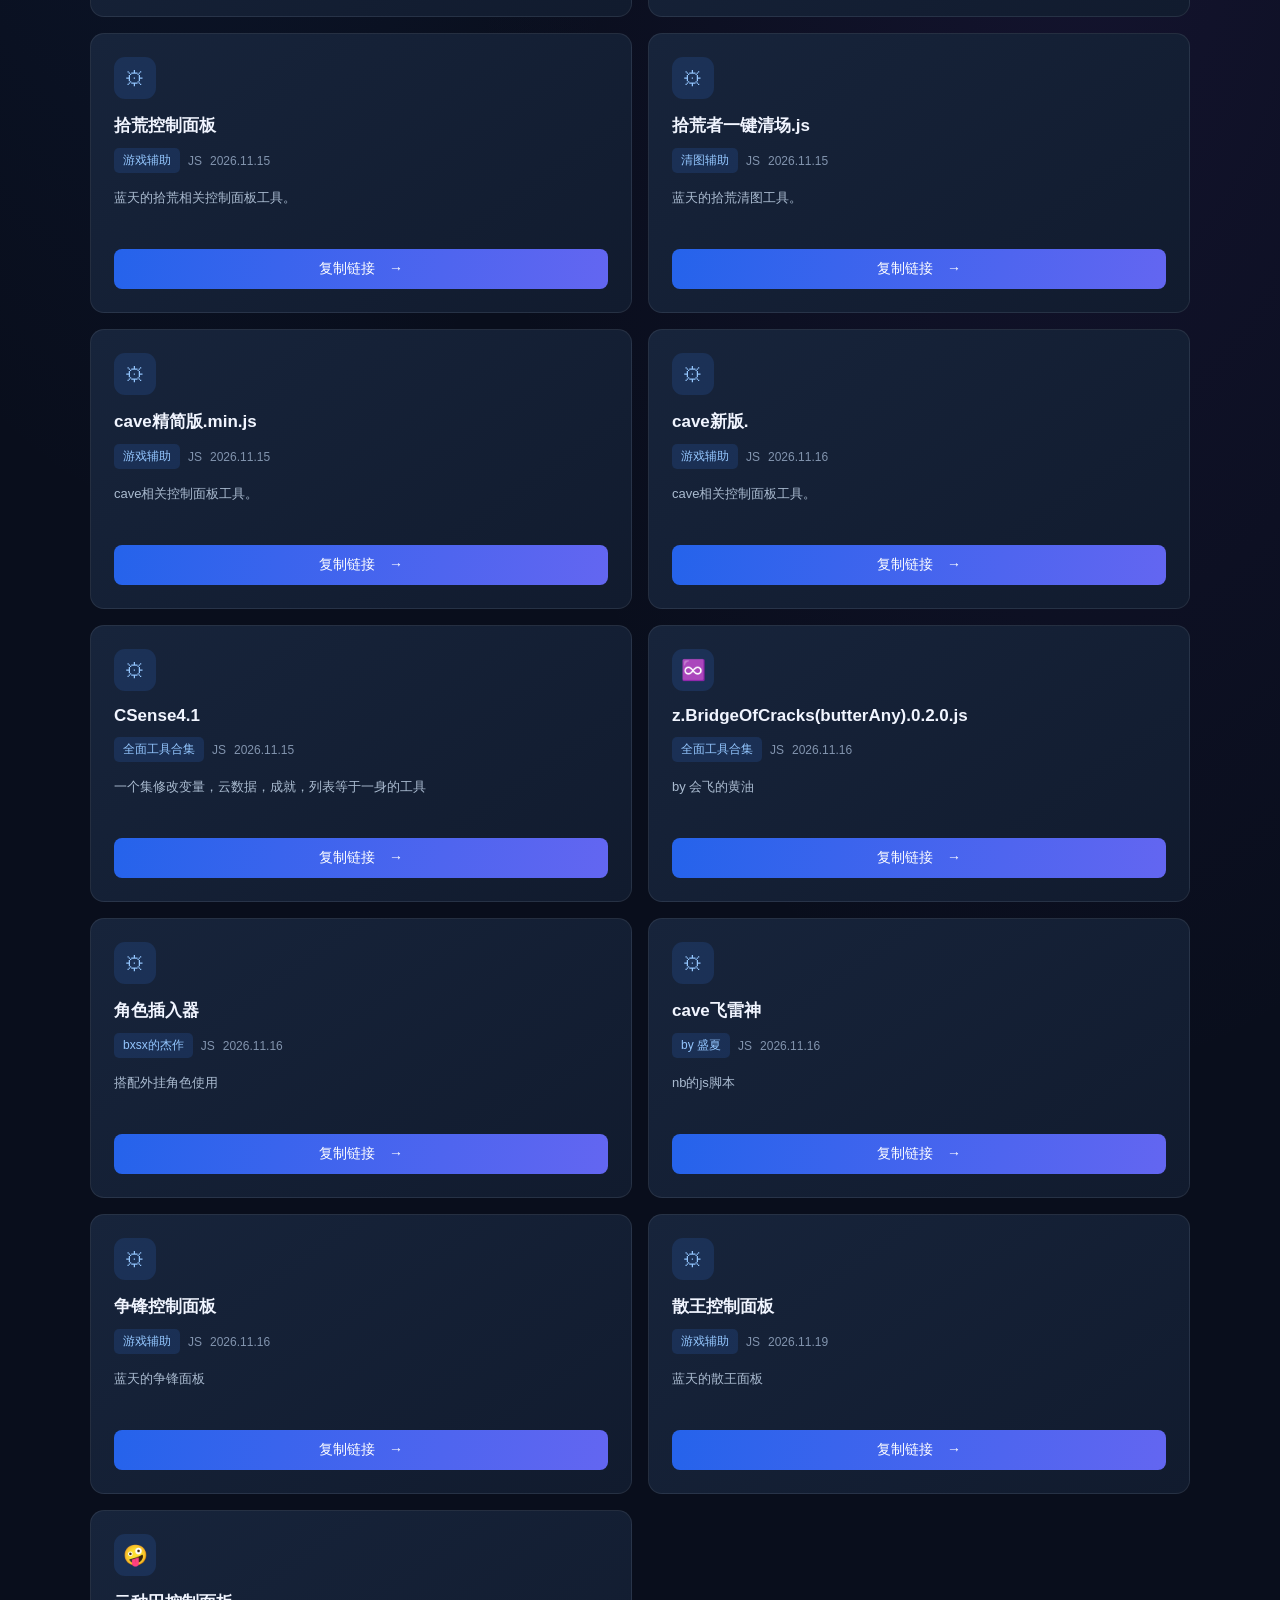
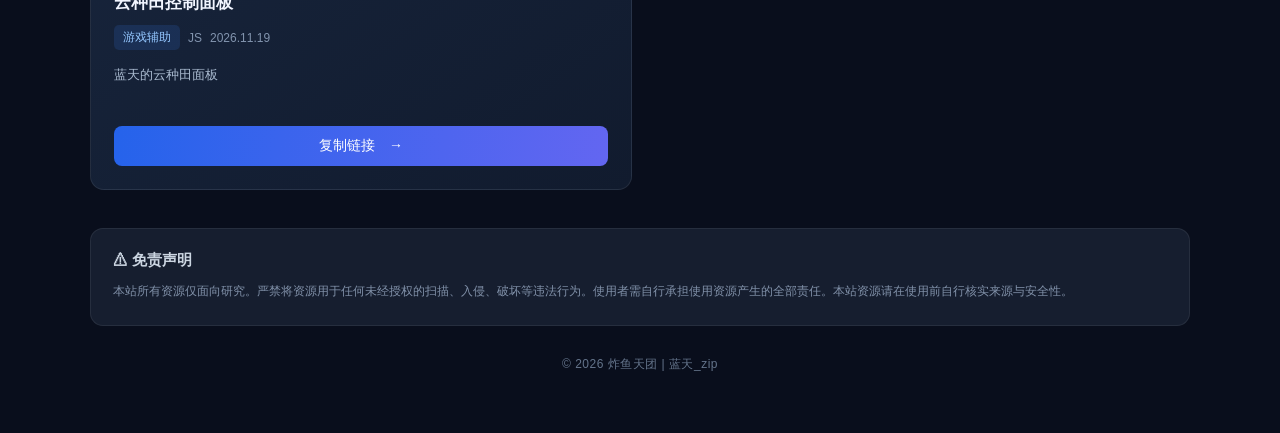
==== commit f8ba214b: "Update index.html" ====
--- a/index.html
+++ b/index.html
@@ -1,4 +1,3 @@
-
 <!DOCTYPE html>
 <html lang="zh-CN">
 <head>
@@ -716,7 +715,7 @@
 
 const resources = [
 //tools/Void Apex mc联机乱斗外挂.js
-//tools/拾荒者一键清场.js
+//tools/sanwang.js
     {
         category: "js",
         name: "MC联机乱斗控制面板",
@@ -725,8 +724,9 @@
         date: "2026.11.15",
         description: "MC联机乱斗相关控制面板脚本。",
         icon: "🎮",
-        url: "/zytt_savety_tools/tools/mc联机乱斗控制面板.js",
-        action: "下载脚本"
+        url: "https://lantian-zip.github.io/zytt_safety_tools/tools/mc联机乱斗控制面板.js",
+        action: "复制链接",
+        copyLink: true
     },
 
     {
@@ -737,8 +737,35 @@
         date: "2026.11.15",
         description: "mc联机乱斗，卡密：VIP-POKI-888",
         icon: "⚙",
-        url: "/zytt_savety_tools/tools/Void Apex mc联机乱斗外挂.js",
-        action: "下载脚本"
+        url: "https://lantian-zip.github.io/zytt_safety_tools/tools/Void Apex mc联机乱斗外挂.js",
+        action: "复制链接",
+        copyLink: true
+    },
+
+    {
+        category: "js",
+        name: "拾荒控制面板",
+        version: "JS",
+        type: "游戏辅助",
+        date: "2026.11.15",
+        description: "蓝天的拾荒相关控制面板工具。",//SHZ-2026-VIP-7K9M
+        icon: "⚙",
+        url: "https://lantian-zip.github.io/zytt_safety_tools/tools/zytt拾荒者.js",
+        action: "复制链接",
+        copyLink: true
+    },
+
+    {
+        category: "js",
+        name: "拾荒者一键清场.js",
+        version: "JS",
+        type: "清图辅助",
+        date: "2026.11.15",
+        description: "蓝天的拾荒清图工具。",
+        icon: "⚙",
+        url: "https://lantian-zip.github.io/zytt_safety_tools/tools/拾荒者一键清场.js",
+        action: "复制链接",
+        copyLink: true
     },
 
     {
@@ -749,8 +776,9 @@
         date: "2026.11.15",
         description: "cave相关控制面板工具。",
         icon: "⚙",
-        url: "/zytt_savety_tools/tools/cave精简版.min.js",
-        action: "下载脚本"
+        url: "https://lantian-zip.github.io/zytt_safety_tools/tools/cave精简版.min.js",
+        action: "复制链接",
+        copyLink: true
     },
 
     {
@@ -761,8 +789,9 @@
         date: "2026.11.16",
         description: "cave相关控制面板工具。",
         icon: "⚙",
-        url: "/zytt_savety_tools/tools/cave新版.js",
-        action: "下载脚本"
+        url: "https://lantian-zip.github.io/zytt_safety_tools/tools/cave新版.js",
+        action: "复制链接",
+        copyLink: true
     },
 
     {
@@ -786,8 +815,9 @@
         date: "2026.11.16",
         description: "by 会飞的黄油",
         icon: "♾️",
-        url: "/zytt_savety_tools/tools/z.BridgeOfCracks(butterAny).0.2.0.js",
-        action: "下载脚本"
+        url: "https://lantian-zip.github.io/zytt_safety_tools/tools/z.BridgeOfCracks(butterAny).0.2.0.js",
+        action: "复制链接",
+        copyLink: true
     },
 
     {
@@ -811,8 +841,9 @@
         date: "2026.11.16",
         description: "nb的js脚本",
         icon: "⚙",
-        url: "/zytt_savety_tools/tools/cave飞雷神.user.js",
-        action: "下载脚本"
+        url: "https://lantian-zip.github.io/zytt_safety_tools/tools/cave飞雷神.user.js",
+        action: "复制链接",
+        copyLink: true
     },
     {
         category: "js",
@@ -822,8 +853,33 @@
         date: "2026.11.16",
         description: "蓝天的争锋面板",
         icon: "⚙",
-        url: "/zytt_savety_tools/tools/zfxd.js",
-        action: "下载脚本"
+        url: "https://lantian-zip.github.io/zytt_safety_tools/tools/zfxd.js",//lantian_nb666
+        action: "复制链接",
+        copyLink: true
+    },
+    {
+        category: "js",
+        name: "散王控制面板",
+        version: "JS",
+        type: "游戏辅助",
+        date: "2026.11.19",
+        description: "蓝天的散王面板",
+        icon: "⚙",
+        url: "https://lantian-zip.github.io/zytt_safety_tools/tools/sanwang.js",//lantian_nb666
+        action: "复制链接",
+        copyLink: true
+    },
+    {
+        category: "js",
+        name: "云种田控制面板",
+        version: "JS",
+        type: "游戏辅助",
+        date: "2026.11.19",
+        description: "蓝天的云种田面板",
+        icon: "🤪",
+        url: "https://lantian-zip.github.io/zytt_safety_tools/tools/云种田v1.js",
+        action: "复制链接",
+        copyLink: true
     },
 //scratch源码
     {
@@ -840,7 +896,7 @@
 
     {
         category: "scratch",
-        name: "审计工具",
+        name: "拾荒者审计工具",
         version: "V???",
         type: "Scratch 作品",
         date: "2026.11.16",
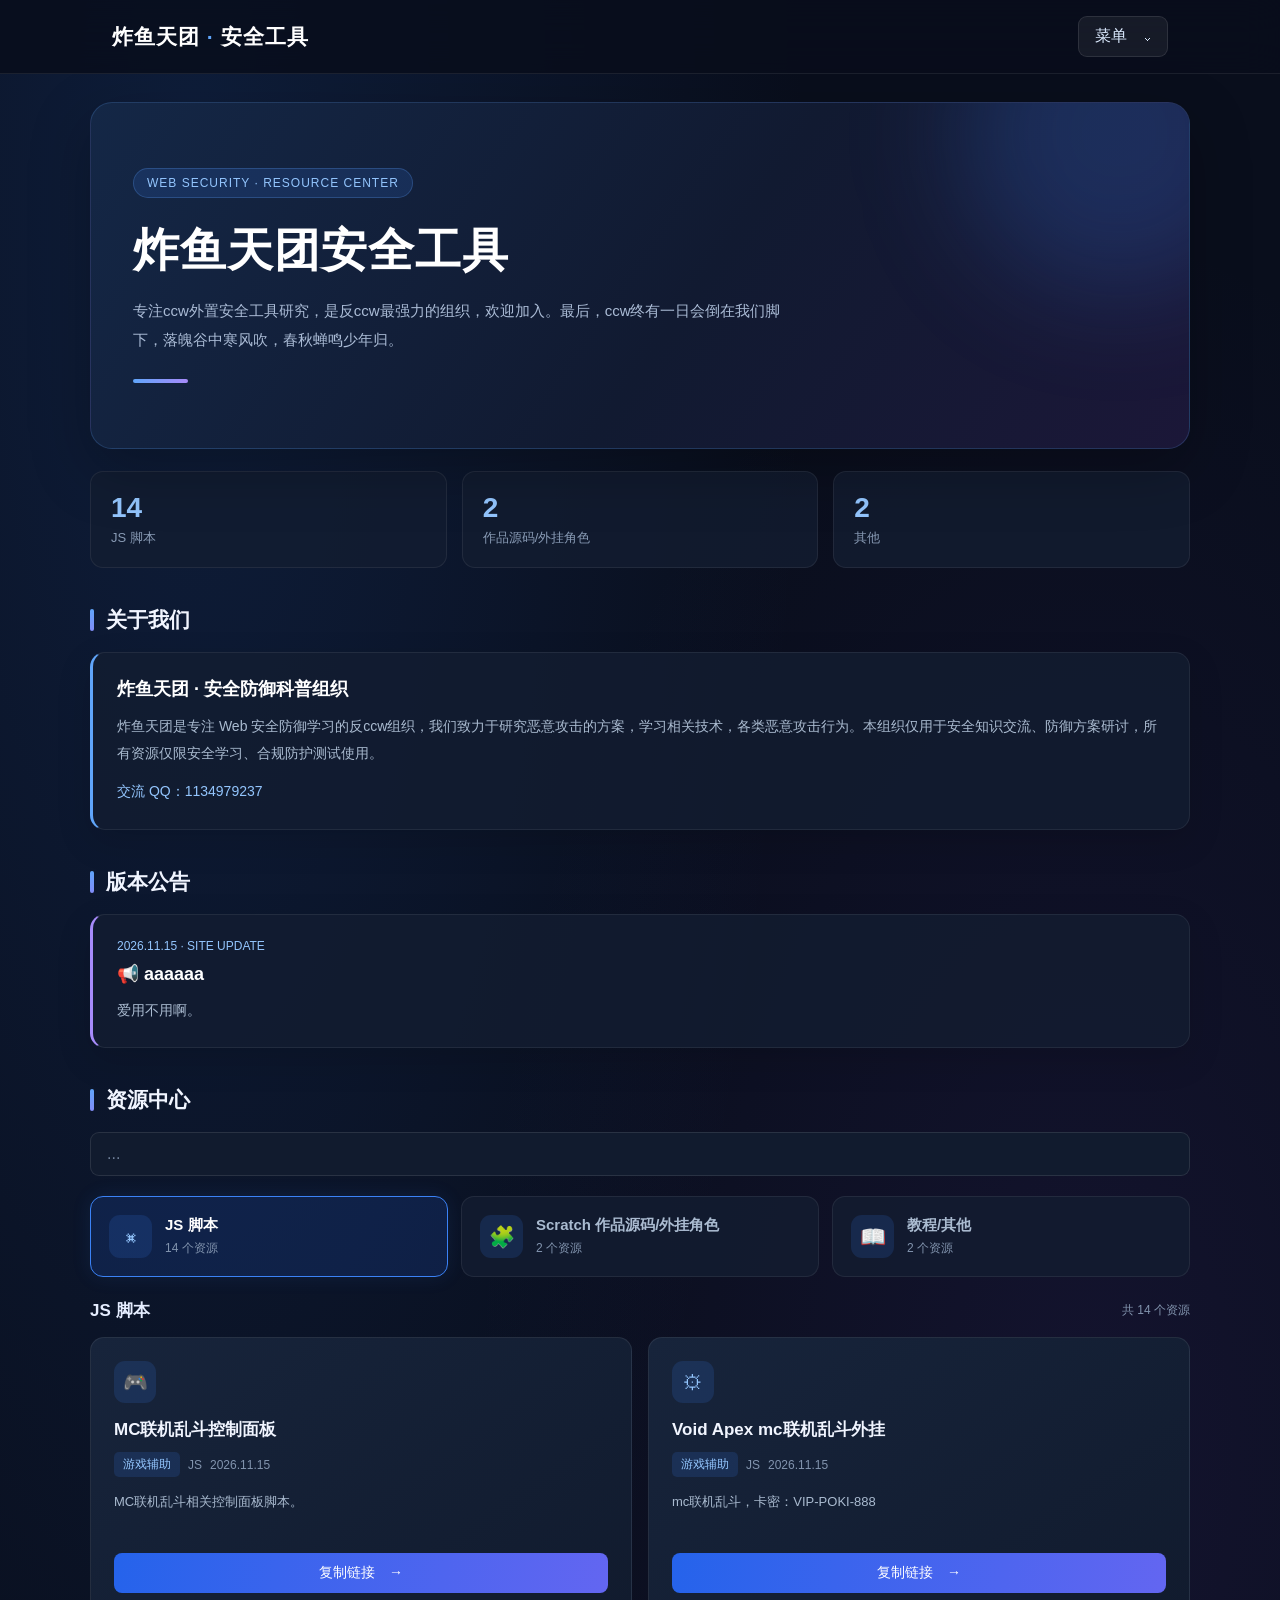
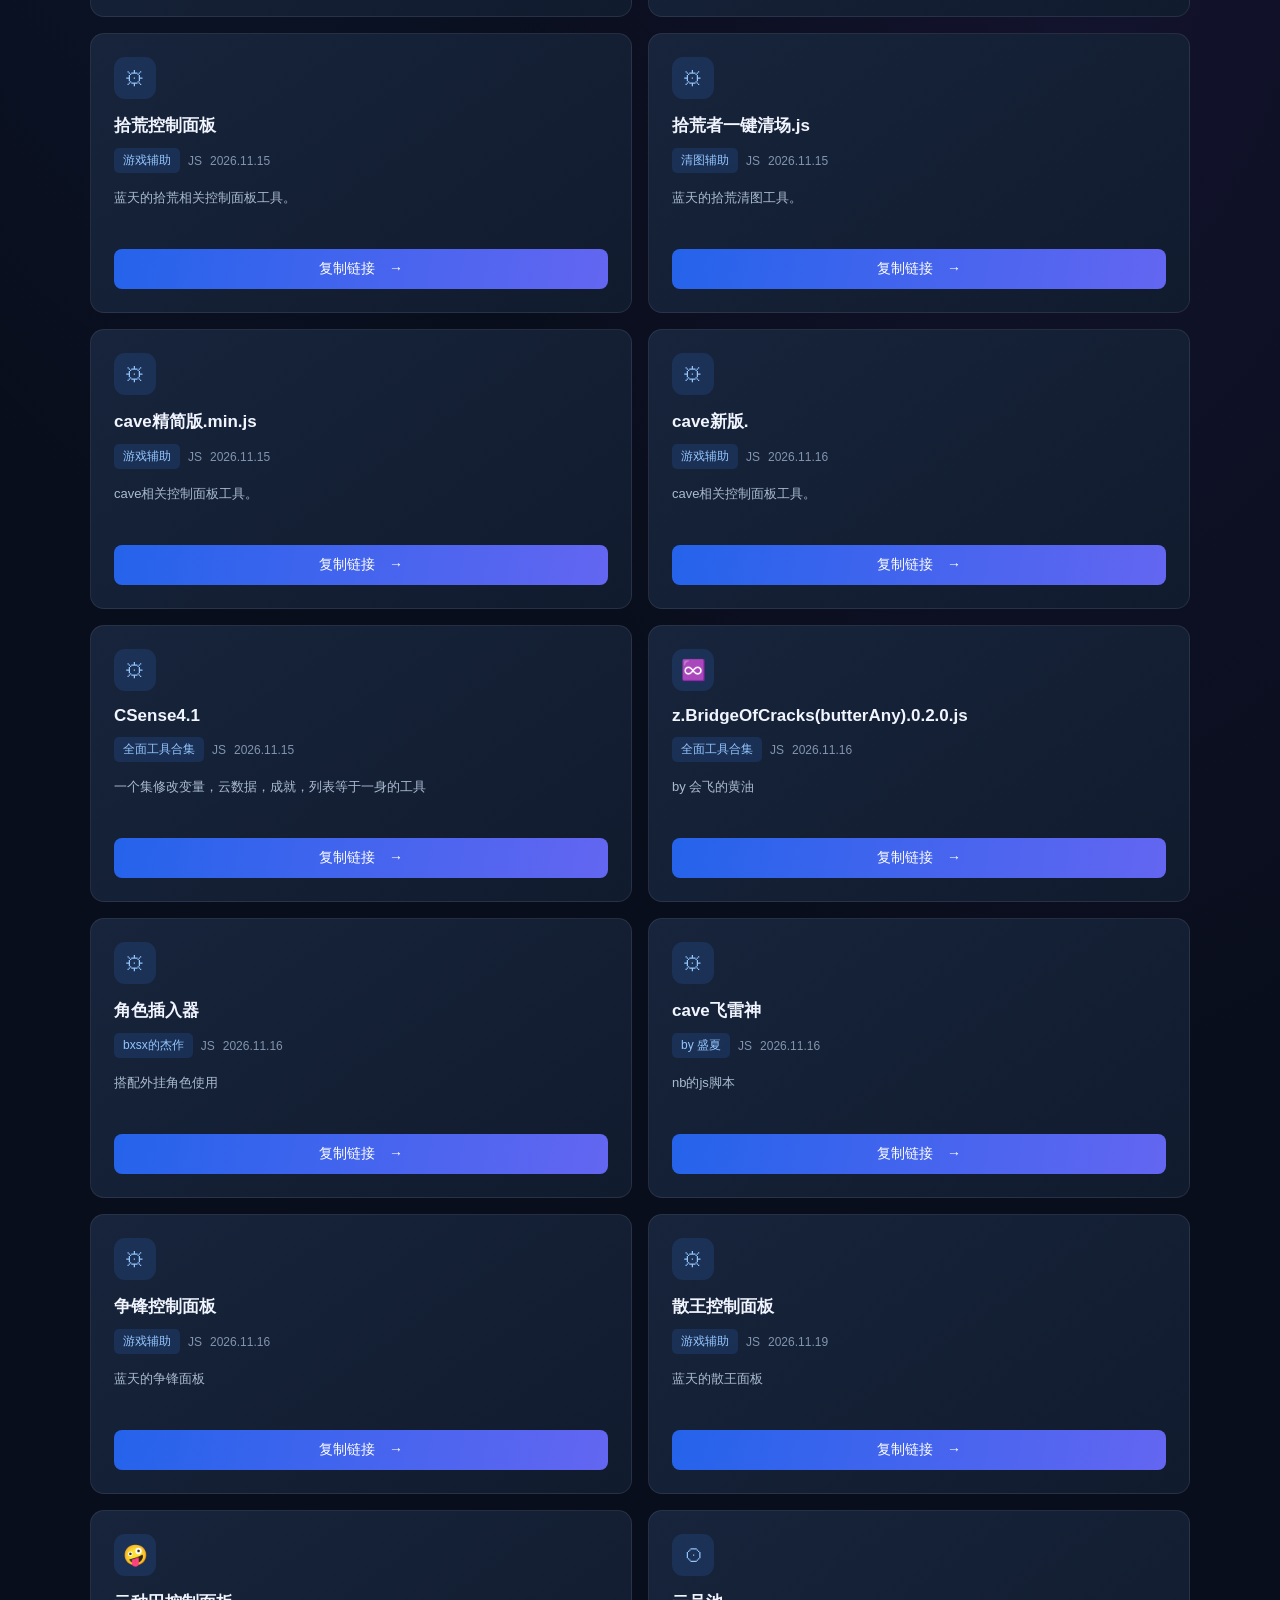
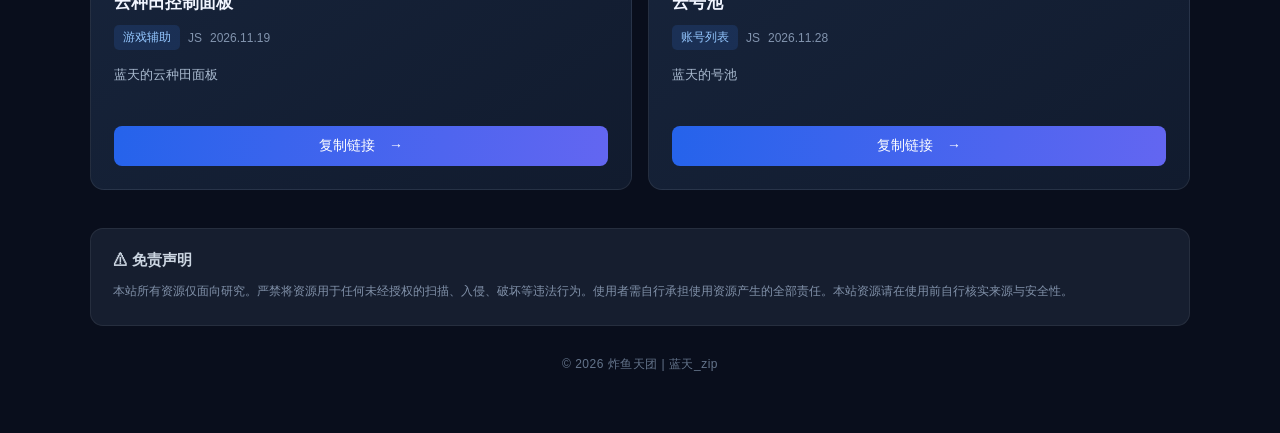
==== commit 5a07a2cd: "Update index.html" ====
--- a/index.html
+++ b/index.html
@@ -881,6 +881,18 @@
         action: "复制链接",
         copyLink: true
     },
+    {
+        category: "js",
+        name: "云号池",
+        version: "JS",
+        type: "账号列表",
+        date: "2026.11.28",
+        description: "蓝天的号池",
+        icon: "⨀",
+        url: "https://lantian-zip.github.io/zytt_safety_tools/tools/号池.txt",
+        action: "复制链接",
+        copyLink: true
+    },
 //scratch源码
     {
         category: "scratch",
@@ -890,7 +902,7 @@
         date: "2026.11.15",
         description: "Cave.io 对应的 SB3 项目源码。",
         icon: "🧩",
-        url: "/zytt_savety_tools/tools/cave.io V1.7.114723 破解版.sb3",
+        url: "/zytt_safety_tools/tools/cave.io V1.7.114723 破解版.sb3",
         action: "下载源码"
     },
 
@@ -902,7 +914,7 @@
         date: "2026.11.16",
         description: "by ycy 请搭配角色插入器使用",
         icon: "😊",
-        url: "/zytt_savety_tools/tools/拾荒者外挂系统（ycy） (1).sprite3",
+        url: "/zytt_safety_tools/tools/拾荒者外挂系统（ycy） (1).sprite3",
         action: "下载资源"
     },
 
@@ -915,7 +927,7 @@
         date: "2026.11.15",
         description: "暴力猴浏览器扩展的下载及安装教程。",
         icon: "📖",
-        url: "/zytt_savety_tools/tools/暴力猴下载教程.html",
+        url: "/zytt_safety_tools/tools/暴力猴下载教程.html",
         action: "阅读教程"
     },
     
@@ -927,7 +939,7 @@
         date: "2026.11.16",
         description: "曾经那些惹过我们的，我会让你们付出代价",
         icon: "📖",
-        url: "/zytt_savety_tools/black.html",
+        url: "/zytt_safety_tools/black.html",
         action: "阅读教程"
     }
 
